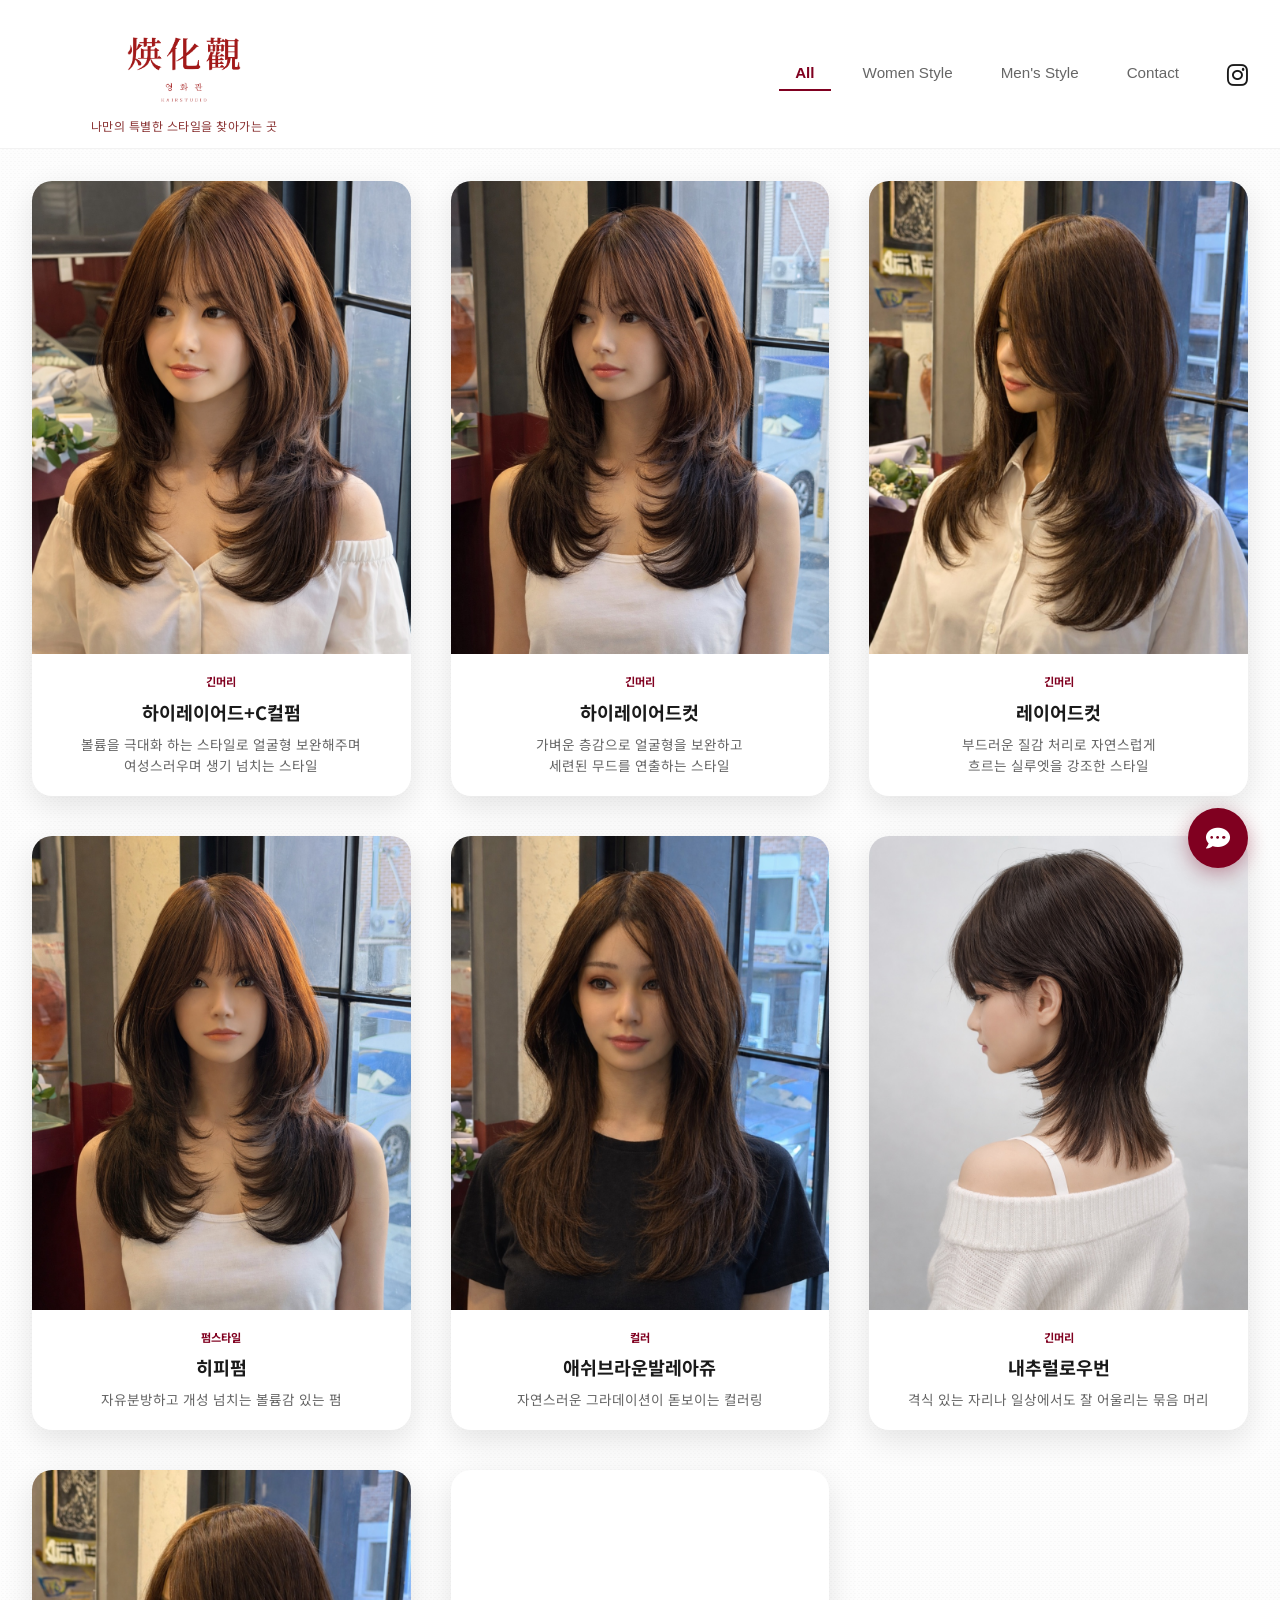
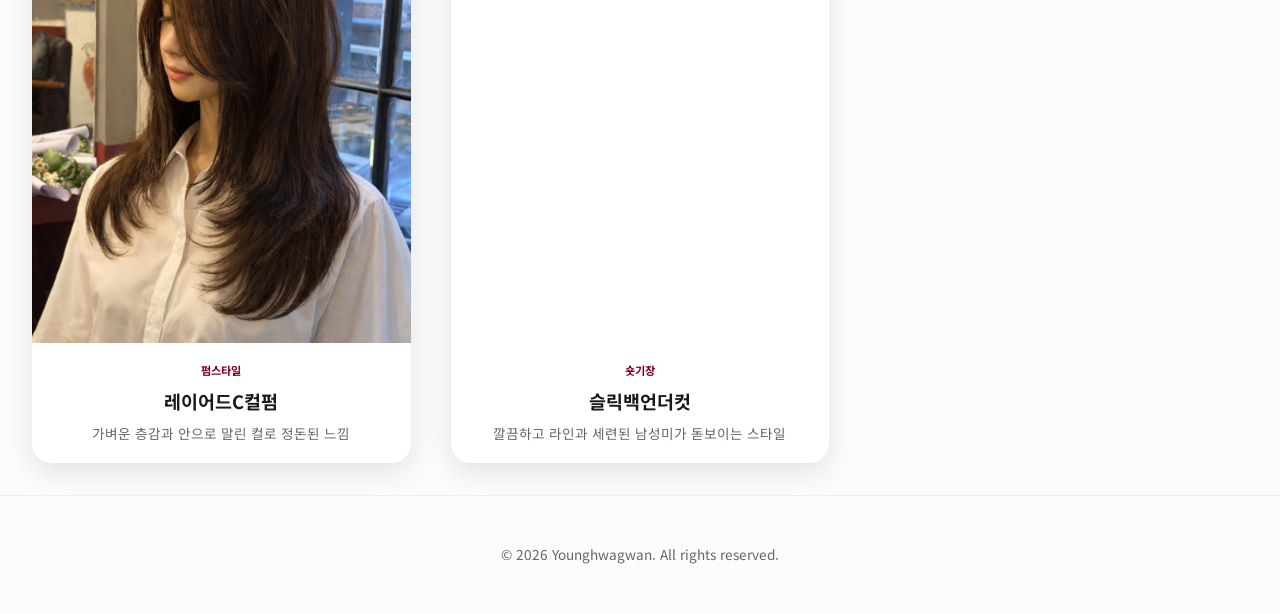
==== index.html @ 7381cd8d "Update: Add Contact menu and Floating Chat Widget with interactive JS" ====
<!DOCTYPE html>
<html lang="ko">
<head>
    <meta charset="UTF-8">
    <meta name="viewport" content="width=device-width, initial-scale=1.0">
    <title>Younghwa Hairstyle Gallery | 영화 헤어스타일 갤러리</title>
    <link rel="stylesheet" href="style.css">
    <link rel="preconnect" href="https://fonts.googleapis.com">
    <link rel="preconnect" href="https://fonts.gstatic.com" crossorigin>
    <link href="https://fonts.googleapis.com/css2?family=Noto+Sans+KR:wght@300;400;700&family=Playfair+Display:wght@700&display=swap" rel="stylesheet">
    <link rel="stylesheet" href="https://cdnjs.cloudflare.com/ajax/libs/font-awesome/6.0.0/css/all.min.css">
</head>
<body>
    <header class="main-header">
        <div class="header-container">
            <!-- 왼쪽 1/4: 로고 섹션 -->
            <div class="logo-section">
                <div class="logo-container">
                    <img src="assets/logo/logo.png" alt="Younghwagwan Logo" class="main-logo">
                </div>
                <p class="tagline">나만의 특별한 스타일을 찾아가는 곳</p>
            </div>

            <!-- 오른쪽 3/4: 내비게이션 섹션 -->
            <div class="nav-section">
                <div class="nav-top-bar">
                    <nav class="category-nav">
                        <div class="nav-item">
                            <button class="nav-btn active" data-category="all">All</button>
                        </div>
                        <div class="nav-item has-submenu">
                            <button class="nav-btn" data-category="women">Women Style</button>
                            <div class="submenu">
                                <button class="sub-nav-btn" data-category="women-long">긴머리</button>
                                <button class="sub-nav-btn" data-category="women-bob">단발</button>
                                <button class="sub-nav-btn" data-category="women-short">숏컷</button>
                                <button class="sub-nav-btn" data-category="women-perm">펌스타일</button>
                                <button class="sub-nav-btn" data-category="women-color">컬러</button>
                            </div>
                        </div>
                        <div class="nav-item has-submenu">
                            <button class="nav-btn" data-category="men">Men's Style</button>
                            <div class="submenu">
                                <button class="sub-nav-btn" data-category="men-short">숏기장</button>
                                <button class="sub-nav-btn" data-category="men-medium">미디움기장</button>
                                <button class="sub-nav-btn" data-category="men-long">롱기장</button>
                                <button class="sub-nav-btn" data-category="men-perm">펌스타일</button>
                                <button class="sub-nav-btn" data-category="men-color">컬러</button>
                            </div>
                        </div>
                        <div class="nav-item">
                            <button class="nav-btn" id="contact-btn">Contact</button>
                        </div>
                    </nav>
                    <a href="https://www.instagram.com/0_a_hair/?hl=ko" target="_blank" class="instagram-link" title="Instagram 바로가기">
                        <i class="fab fa-instagram"></i>
                    </a>
                </div>
            </div>
        </div>
    </header>

    <!-- Floating Chat Widget -->
    <div class="chat-widget" id="chat-widget">
        <div class="chat-window" id="chat-window">
            <div class="chat-header">
                <h3>Style Consultant</h3>
                <button class="close-chat" id="close-chat">&times;</button>
            </div>
            <div class="chat-body" id="chat-body">
                <div class="message bot">
                    안녕하세요! 영화 헤어스타일 갤러리입니다. <br>어떤 스타일이 궁금하신가요?
                </div>
            </div>
            <div class="chat-footer">
                <input type="text" placeholder="메시지를 입력하세요..." id="chat-input">
                <button id="send-chat"><i class="fas fa-paper-plane"></i></button>
            </div>
        </div>
        <button class="chat-toggle-btn" id="chat-toggle-btn">
            <i class="fas fa-comment-dots"></i>
        </button>
    </div>

    <main class="gallery-wrapper">
        <div id="gallery-container" class="gallery-grid">
            <!-- JavaScript가 여기에 카드를 생성합니다. -->
        </div>
    </main>

    <footer class="main-footer">
        <p>&copy; 2026 Younghwagwan. All rights reserved.</p>
    </footer>

    <script src="main.js"></script>
</body>
</html>
---- style.css ----
:root {
    --bg-color: #fdfdfd;
    --text-primary: #1a1a1a;
    --text-secondary: #666;
    --accent-color: #800020; /* Burgundy accent */
    --accent-glow: rgba(128, 0, 32, 0.3);
    --card-bg: #ffffff;
    --shadow-deep: 0 10px 30px rgba(0, 0, 0, 0.1);
    --shadow-lift: 0 20px 40px rgba(0, 0, 0, 0.15);
    --transition-speed: 0.4s;
    --font-heading: 'Playfair Display', serif;
    --font-main: 'Noto Sans KR', sans-serif;
}

* {
    box-sizing: border-box;
    margin: 0;
    padding: 0;
}

body {
    background-color: var(--bg-color);
    background-image: url('data:image/svg+xml,%3Csvg xmlns="http://www.w3.org/2000/svg" width="4" height="4" viewBox="0 0 4 4"%3E%3Cpath fill="%23000000" fill-opacity="0.02" d="M1 3h1v1H1V3zm2-2h1v1H2V1z"%3E%3C/path%3E%3C/svg%3E');
    color: var(--text-primary);
    font-family: var(--font-main);
    line-height: 1.6;
    min-height: 100vh;
}

/* Header Styles Redesign */
.main-header {
    background: var(--card-bg);
    border-bottom: 1px solid rgba(0, 0, 0, 0.05);
    position: sticky;
    top: 0;
    z-index: 1000;
    padding: 0.8rem 2rem;
}

.header-container {
    max-width: 1600px;
    margin: 0 auto;
    display: flex;
    align-items: center;
    justify-content: space-between;
}

/* Left Section: 25% */
.logo-section {
    flex: 0 0 25%;
    display: flex;
    flex-direction: column;
    align-items: center; /* 로고와 슬로건 전체 중앙 정렬 */
    text-align: center;
}

.logo-container {
    display: flex;
    justify-content: center; /* 이미지 중앙 정렬 */
    width: 100%;
}

.main-logo {
    max-height: 100px; /* 컴팩트한 사이즈 조절 */
    width: auto;
    display: block;
    transition: transform 0.3s ease;
}

.main-logo:hover {
    transform: scale(1.05);
}

.tagline {
    font-weight: 400;
    color: #8a3333;
    letter-spacing: 0.5px;
    font-size: 0.75rem;
    margin-top: 0.2rem;
    white-space: nowrap;
}

/* Right Section: 75% */
.nav-section {
    flex: 0 0 75%;
    display: flex;
    justify-content: flex-end;
    align-items: center;
}

.nav-top-bar {
    display: flex;
    align-items: center;
    gap: 2rem;
}

/* Category Navigation */
.category-nav {
    display: flex;
    gap: 1rem;
}

.nav-item {
    position: relative;
}

.nav-btn {
    background: transparent;
    border: none;
    padding: 0.5rem 1rem;
    font-size: 0.95rem;
    font-weight: 500;
    cursor: pointer;
    color: var(--text-secondary);
    transition: all 0.3s ease;
    white-space: nowrap;
}

.nav-btn:hover, .nav-item:hover .nav-btn {
    color: var(--accent-color);
}

.nav-btn.active {
    color: var(--accent-color);
    background-color: transparent;
    border-bottom: 2px solid var(--accent-color);
    font-weight: 700;
}

/* Instagram Link */
.instagram-link {
    font-size: 1.5rem;
    color: var(--text-primary);
    transition: all 0.3s ease;
    text-decoration: none;
}

.instagram-link:hover {
    color: var(--accent-color);
    transform: scale(1.1);
}

/* Submenu Styles */
.submenu {
    position: absolute;
    top: 100%;
    left: 50%;
    transform: translateX(-50%) translateY(10px);
    background: white;
    box-shadow: var(--shadow-deep);
    border-radius: 8px;
    padding: 0.6rem;
    display: flex;
    flex-direction: column;
    gap: 0.3rem;
    opacity: 0;
    visibility: hidden;
    transition: all 0.3s ease;
    z-index: 1100;
    min-width: 140px;
}

.nav-item:hover .submenu {
    opacity: 1;
    visibility: visible;
    transform: translateX(-50%) translateY(0);
}

.sub-nav-btn {
    background: transparent;
    border: none;
    padding: 0.5rem 0.8rem;
    font-size: 0.85rem;
    text-align: center;
    cursor: pointer;
    color: var(--text-secondary);
    border-radius: 4px;
    transition: all 0.2s ease;
}

.sub-nav-btn:hover {
    background-color: #f8f8f8;
    color: var(--accent-color);
}

.sub-nav-btn.active {
    background-color: rgba(128, 0, 32, 0.08);
    color: var(--accent-color);
    font-weight: 700;
}

/* Floating Chat Widget Styles */
.chat-widget {
    position: fixed;
    bottom: 2rem;
    right: 2rem;
    z-index: 10000;
}

.chat-toggle-btn {
    width: 60px;
    height: 60px;
    background-color: var(--accent-color);
    color: white;
    border: none;
    border-radius: 50%;
    cursor: pointer;
    font-size: 1.5rem;
    box-shadow: 0 5px 20px rgba(128, 0, 32, 0.4);
    transition: all 0.3s ease;
    display: flex;
    justify-content: center;
    align-items: center;
}

.chat-toggle-btn:hover {
    transform: scale(1.1) rotate(5deg);
}

.chat-window {
    position: absolute;
    bottom: 80px;
    right: 0;
    width: 320px;
    height: 450px;
    background: white;
    border-radius: 20px;
    box-shadow: var(--shadow-lift);
    display: flex;
    flex-direction: column;
    overflow: hidden;
    opacity: 0;
    visibility: hidden;
    transform: translateY(20px);
    transition: all 0.4s cubic-bezier(0.175, 0.885, 0.32, 1.275);
}

.chat-window.open {
    opacity: 1;
    visibility: visible;
    transform: translateY(0);
}

.chat-header {
    background-color: var(--accent-color);
    color: white;
    padding: 1.2rem;
    display: flex;
    justify-content: space-between;
    align-items: center;
}

.chat-header h3 {
    font-size: 1rem;
    font-weight: 700;
}

.close-chat {
    background: transparent;
    border: none;
    color: white;
    font-size: 1.5rem;
    cursor: pointer;
}

.chat-body {
    flex: 1;
    padding: 1.2rem;
    overflow-y: auto;
    background-color: #f9f9f9;
}

.message {
    padding: 0.8rem 1rem;
    border-radius: 15px;
    margin-bottom: 0.8rem;
    font-size: 0.85rem;
    max-width: 85%;
    line-height: 1.4;
}

.message.bot {
    background-color: white;
    color: var(--text-primary);
    border-bottom-left-radius: 2px;
    box-shadow: 0 2px 5px rgba(0,0,0,0.05);
}

.message.user {
    background-color: var(--accent-color);
    color: white;
    margin-left: auto;
    border-bottom-right-radius: 2px;
}

.chat-footer {
    padding: 1rem;
    display: flex;
    gap: 0.5rem;
    background: white;
    border-top: 1px solid rgba(0,0,0,0.05);
}

#chat-input {
    flex: 1;
    border: 1px solid #eee;
    padding: 0.6rem 1rem;
    border-radius: 20px;
    outline: none;
    font-family: var(--font-main);
    font-size: 0.85rem;
}

#send-chat {
    background: var(--accent-color);
    color: white;
    border: none;
    width: 35px;
    height: 35px;
    border-radius: 50%;
    cursor: pointer;
    transition: transform 0.2s ease;
}

#send-chat:hover {
    transform: scale(1.1);
}

/* Gallery Wrapper adjustment */
.gallery-wrapper {
    max-width: 1400px;
    margin: 2rem auto;
    padding: 0 2rem;
}

.gallery-grid {
    display: grid;
    grid-template-columns: repeat(auto-fill, minmax(320px, 1fr));
    gap: 2.5rem;
}

/* Hairstyle Card Styles */
.hairstyle-card {
    background: var(--card-bg);
    border-radius: 20px;
    overflow: hidden;
    box-shadow: var(--shadow-deep);
    transition: all var(--transition-speed) cubic-bezier(0.175, 0.885, 0.32, 1.275);
    position: relative;
    cursor: pointer;
}

.hairstyle-card:hover {
    transform: translateY(-10px);
    box-shadow: var(--shadow-lift);
}

.image-container {
    width: 100%;
    aspect-ratio: 4 / 5;
    overflow: hidden;
}

.image-container img {
    width: 100%;
    height: 100%;
    object-fit: cover;
    transition: transform 0.6s ease;
}

.hairstyle-card:hover .image-container img {
    transform: scale(1.1);
}

.card-info {
    padding: 1.2rem;
    text-align: center;
}

.card-category {
    font-size: 0.7rem;
    color: var(--accent-color);
    font-weight: 700;
    text-transform: uppercase;
    margin-bottom: 0.4rem;
    display: block;
}

.card-title {
    font-size: 1.15rem;
    margin-bottom: 0.4rem;
    font-weight: 700;
}

.card-description {
    font-size: 0.85rem;
    color: var(--text-secondary);
}

/* Footer */
.main-footer {
    padding: 3rem 1rem;
    text-align: center;
    color: var(--text-secondary);
    font-size: 0.85rem;
    border-top: 1px solid rgba(0, 0, 0, 0.05);
}

/* Responsive Adjustments */
@media (max-width: 1024px) {
    .header-container { flex-direction: column; gap: 1rem; }
    .logo-section { flex: 1; align-items: center; }
    .nav-section { flex: 1; justify-content: center; width: 100%; }
    .tagline { white-space: normal; text-align: center; }
}

@media (max-width: 768px) {
    .gallery-grid { grid-template-columns: 1fr; }
    .nav-top-bar { flex-direction: column; gap: 1rem; }
    .category-nav { flex-wrap: wrap; justify-content: center; }
}
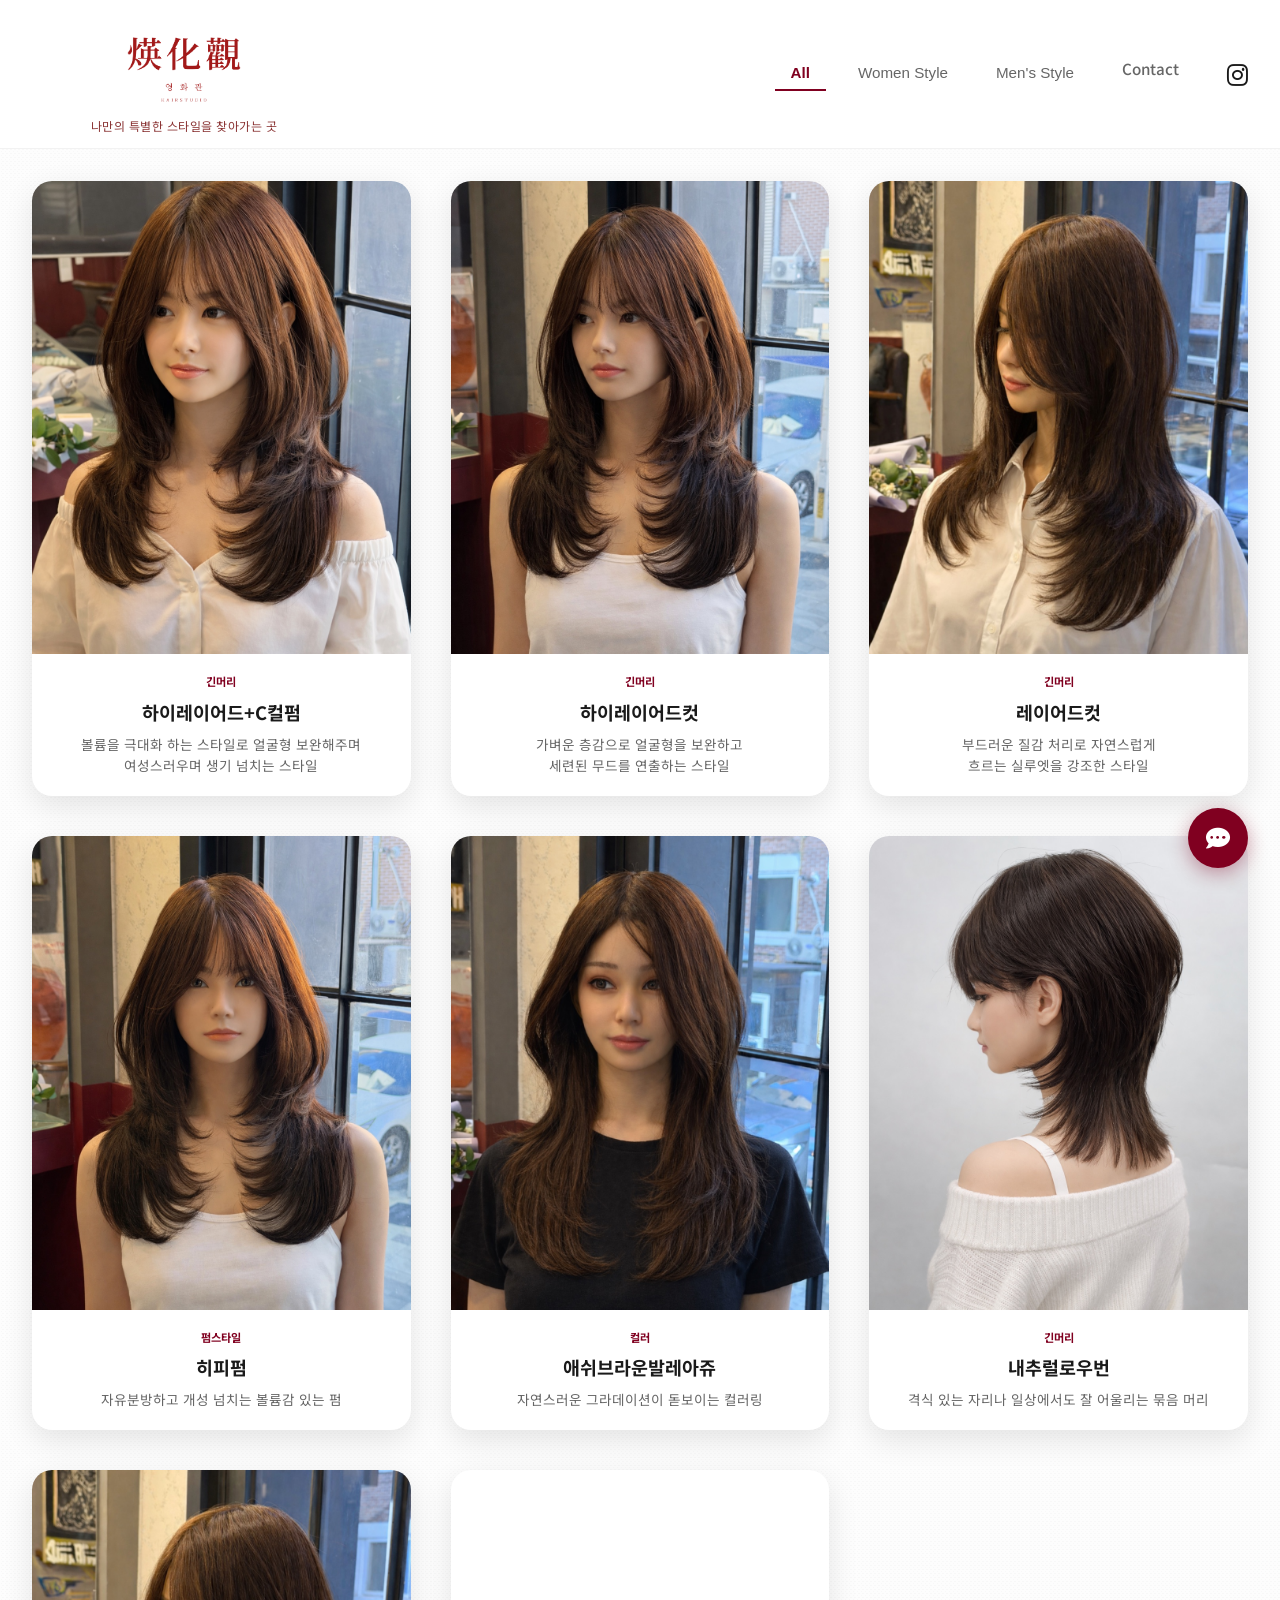
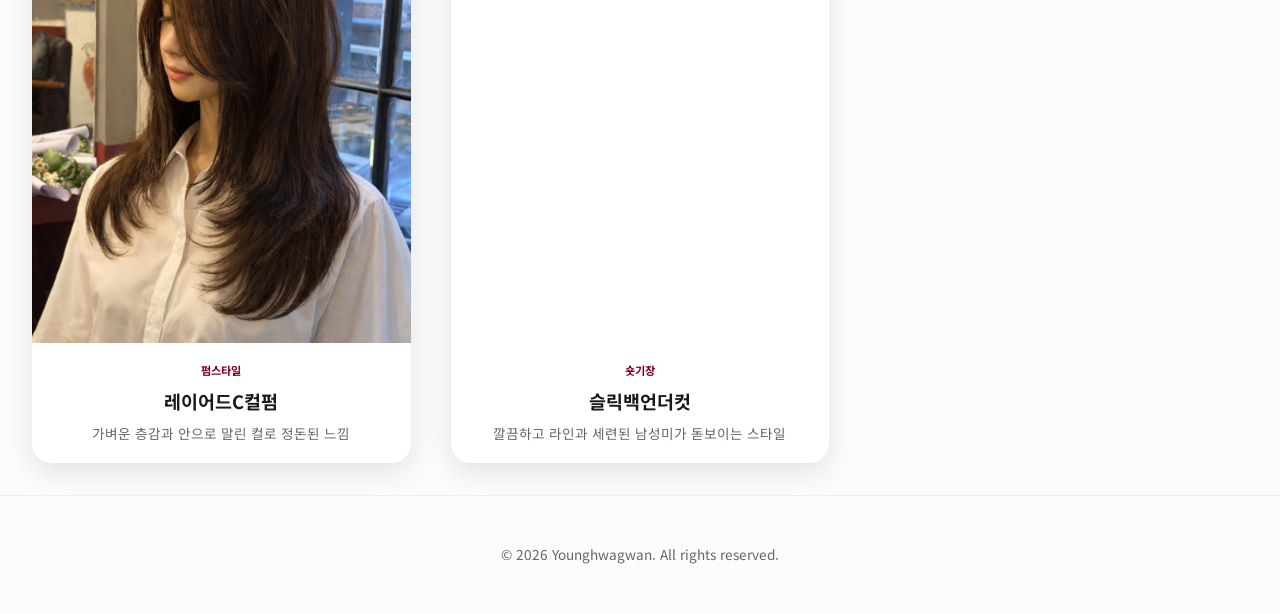
==== commit ef1b8c8c: "Create: New Contact page with Naver Map and booking links" ====
--- a/index.html
+++ b/index.html
@@ -49,7 +49,7 @@
                             </div>
                         </div>
                         <div class="nav-item">
-                            <button class="nav-btn" id="contact-btn">Contact</button>
+                            <a href="contact.html" class="nav-btn" id="contact-link">Contact</a>
                         </div>
                     </nav>
                     <a href="https://www.instagram.com/0_a_hair/?hl=ko" target="_blank" class="instagram-link" title="Instagram 바로가기">
--- a/style.css
+++ b/style.css
@@ -414,8 +414,99 @@
     .tagline { white-space: normal; text-align: center; }
 }
 
-@media (max-width: 768px) {
-    .gallery-grid { grid-template-columns: 1fr; }
-    .nav-top-bar { flex-direction: column; gap: 1rem; }
-    .category-nav { flex-wrap: wrap; justify-content: center; }
-}
+/* Contact Page Styles */
+.contact-wrapper {
+    max-width: 1000px;
+    margin: 4rem auto;
+    padding: 0 2rem;
+    text-align: center;
+}
+
+.contact-header {
+    margin-bottom: 3rem;
+}
+
+.section-title {
+    font-family: var(--font-heading);
+    font-size: 2.5rem;
+    color: var(--accent-color);
+    margin-bottom: 0.5rem;
+}
+
+.section-subtitle {
+    font-size: 1rem;
+    color: var(--text-secondary);
+}
+
+.map-section {
+    margin-bottom: 3rem;
+    border-radius: 20px;
+    overflow: hidden;
+    box-shadow: var(--shadow-deep);
+}
+
+.map-container {
+    width: 100%;
+    height: 450px;
+}
+
+.info-section {
+    display: flex;
+    flex-direction: column;
+    align-items: center;
+    gap: 2rem;
+}
+
+.address-box {
+    display: flex;
+    align-items: center;
+    gap: 0.8rem;
+    font-size: 1.2rem;
+    color: var(--text-primary);
+    background: white;
+    padding: 1rem 2rem;
+    border-radius: 50px;
+    box-shadow: 0 4px 15px rgba(0,0,0,0.05);
+}
+
+.address-box i {
+    color: var(--accent-color);
+}
+
+.action-links {
+    display: flex;
+    gap: 1.5rem;
+    margin-top: 1rem;
+}
+
+.action-btn {
+    display: flex;
+    align-items: center;
+    gap: 0.6rem;
+    padding: 1rem 2rem;
+    border-radius: 12px;
+    text-decoration: none;
+    font-weight: 700;
+    transition: all 0.3s ease;
+    font-size: 1rem;
+}
+
+.action-btn.naver {
+    background-color: #03c75a; /* Naver Green */
+    color: white;
+}
+
+.action-btn.insta {
+    background-color: var(--accent-color); /* Burgundy */
+    color: white;
+}
+
+.action-btn:hover {
+    transform: translateY(-5px);
+    box-shadow: 0 10px 20px rgba(0,0,0,0.1);
+}
+
+/* Nav Link overrides for SPA-like feel */
+.category-nav a {
+    text-decoration: none;
+}
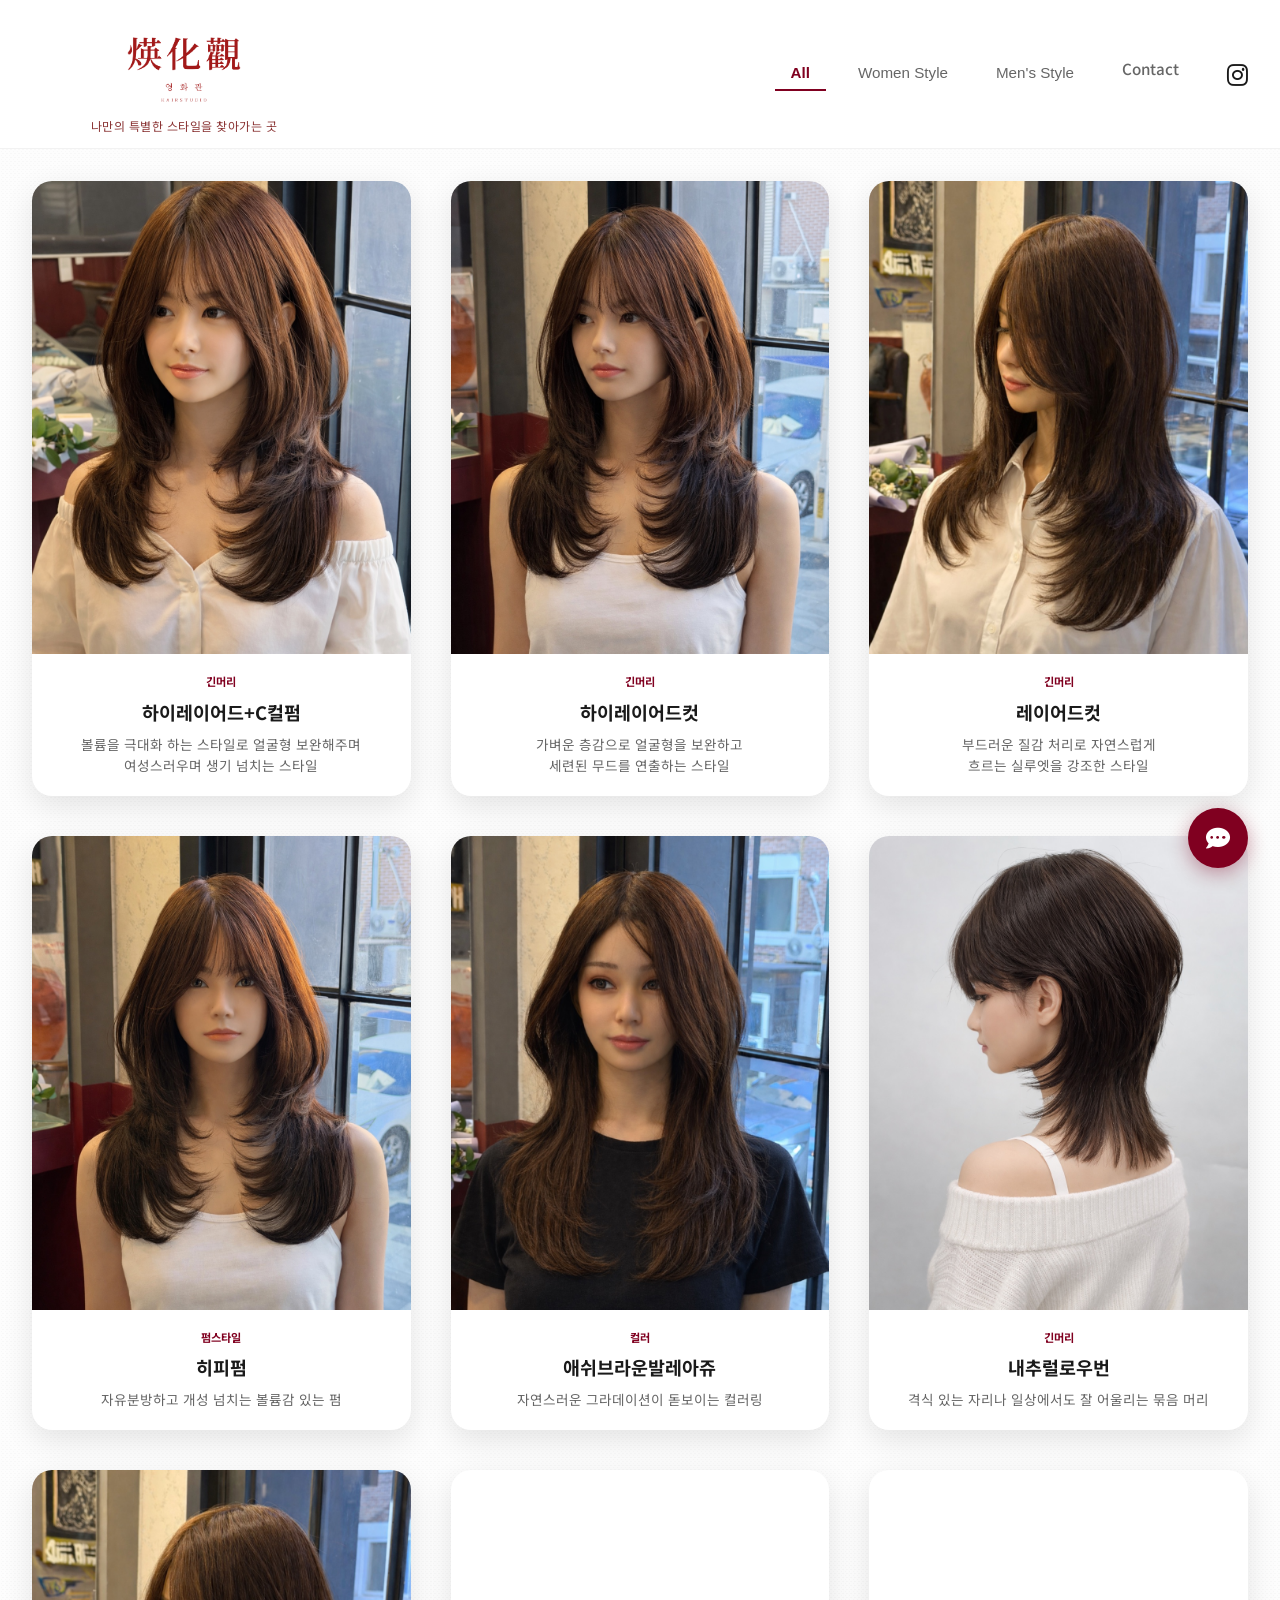
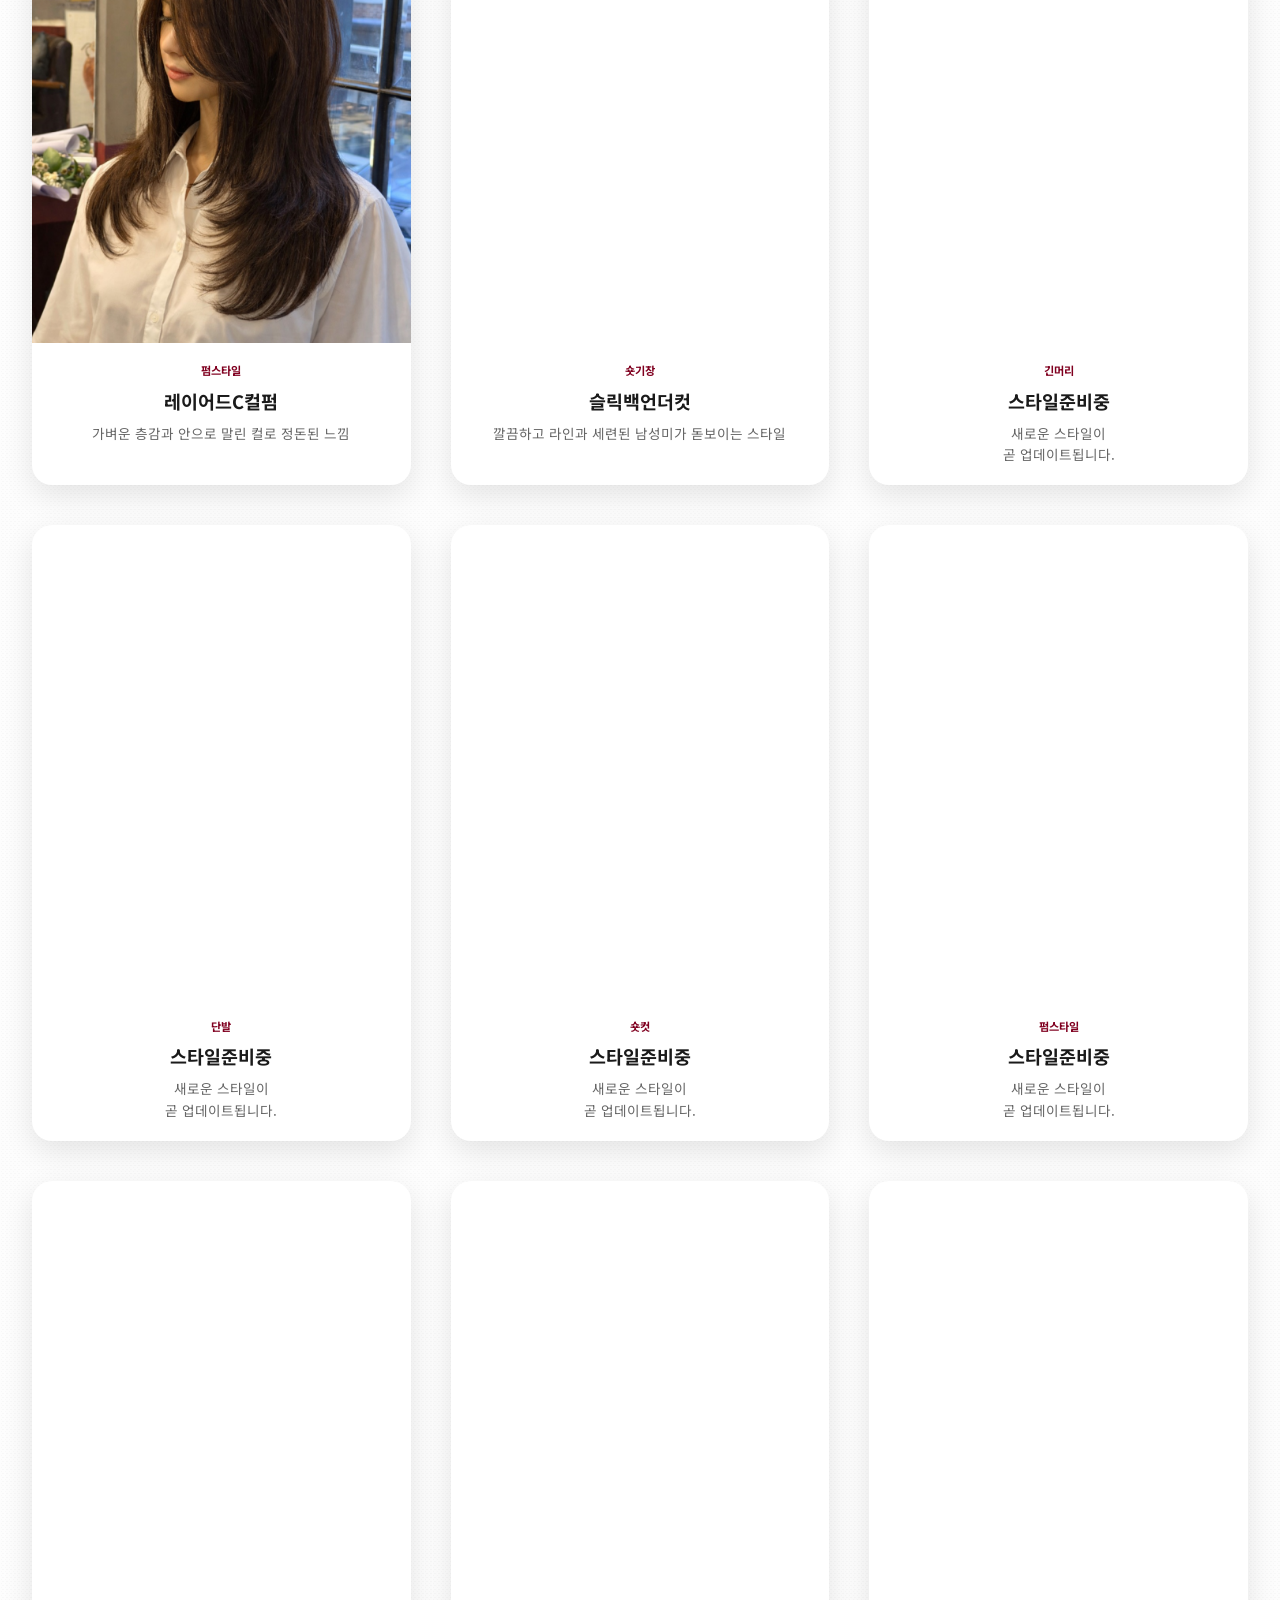
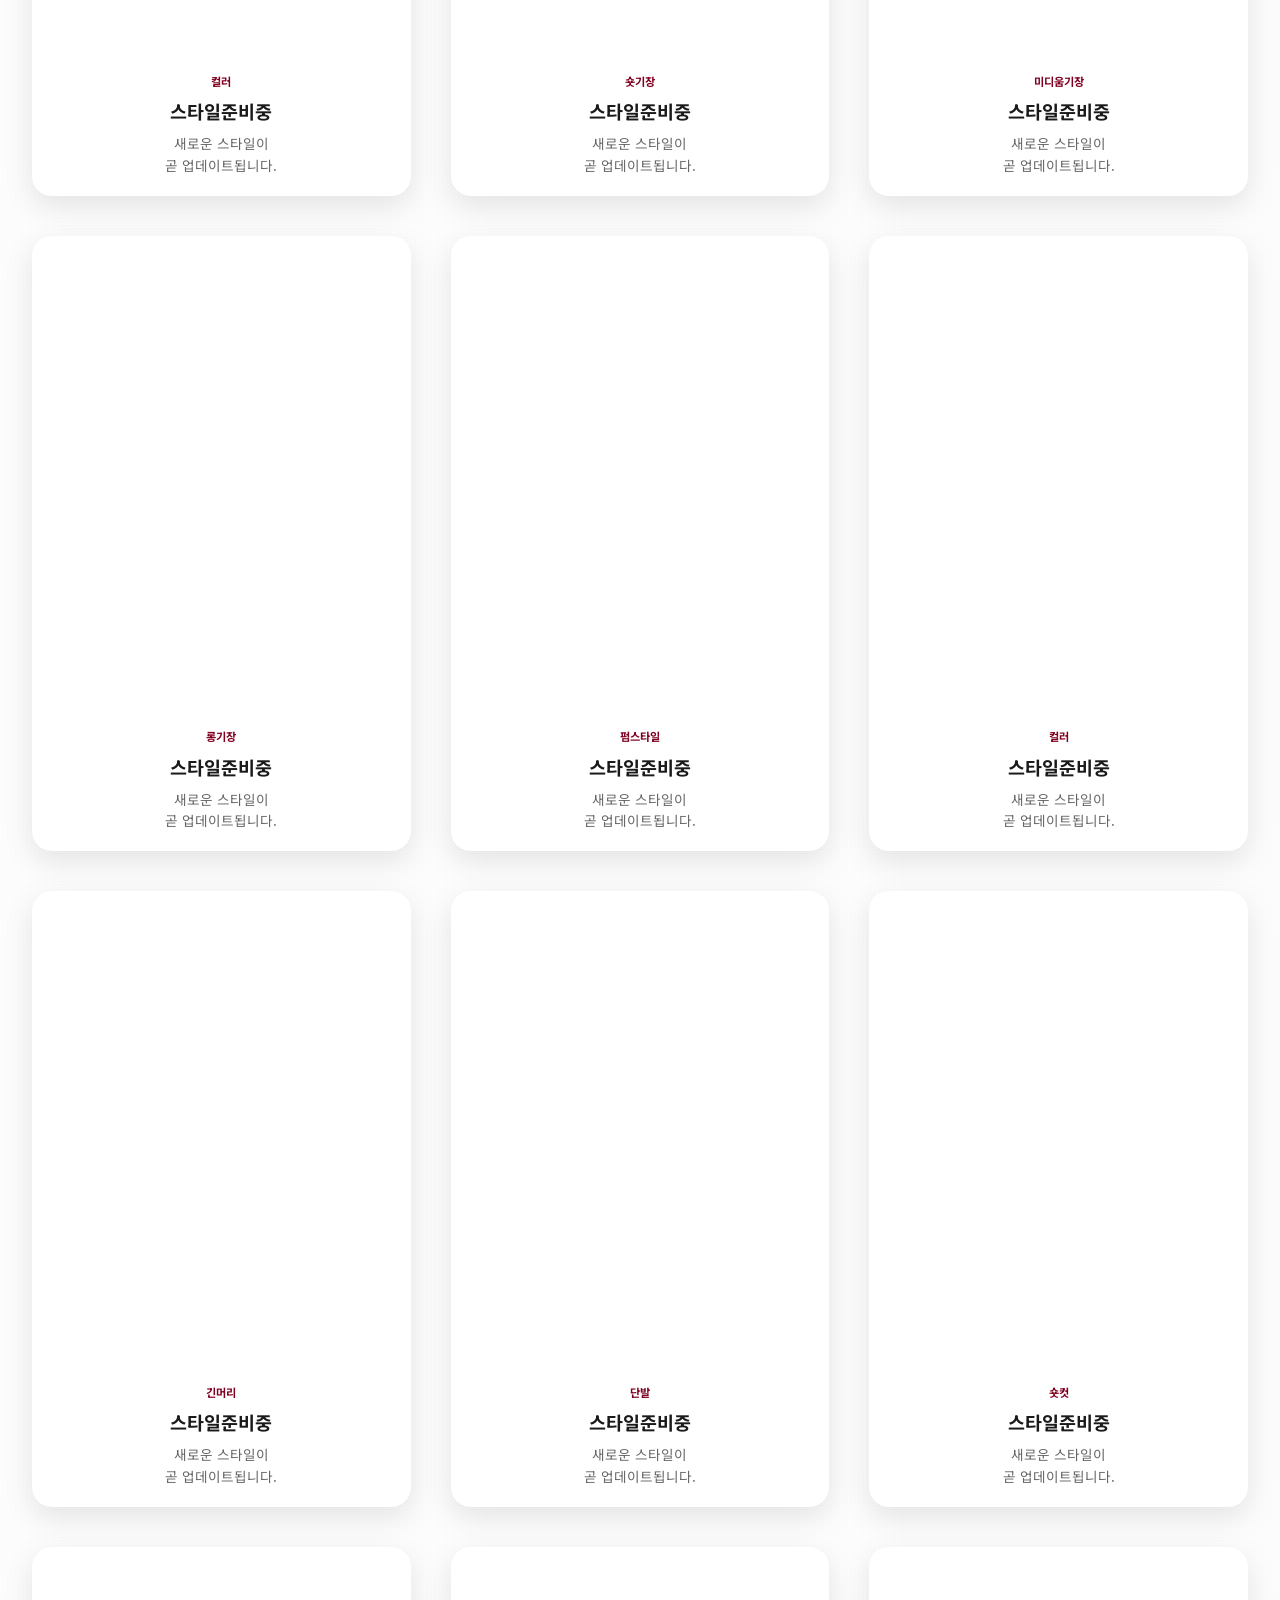
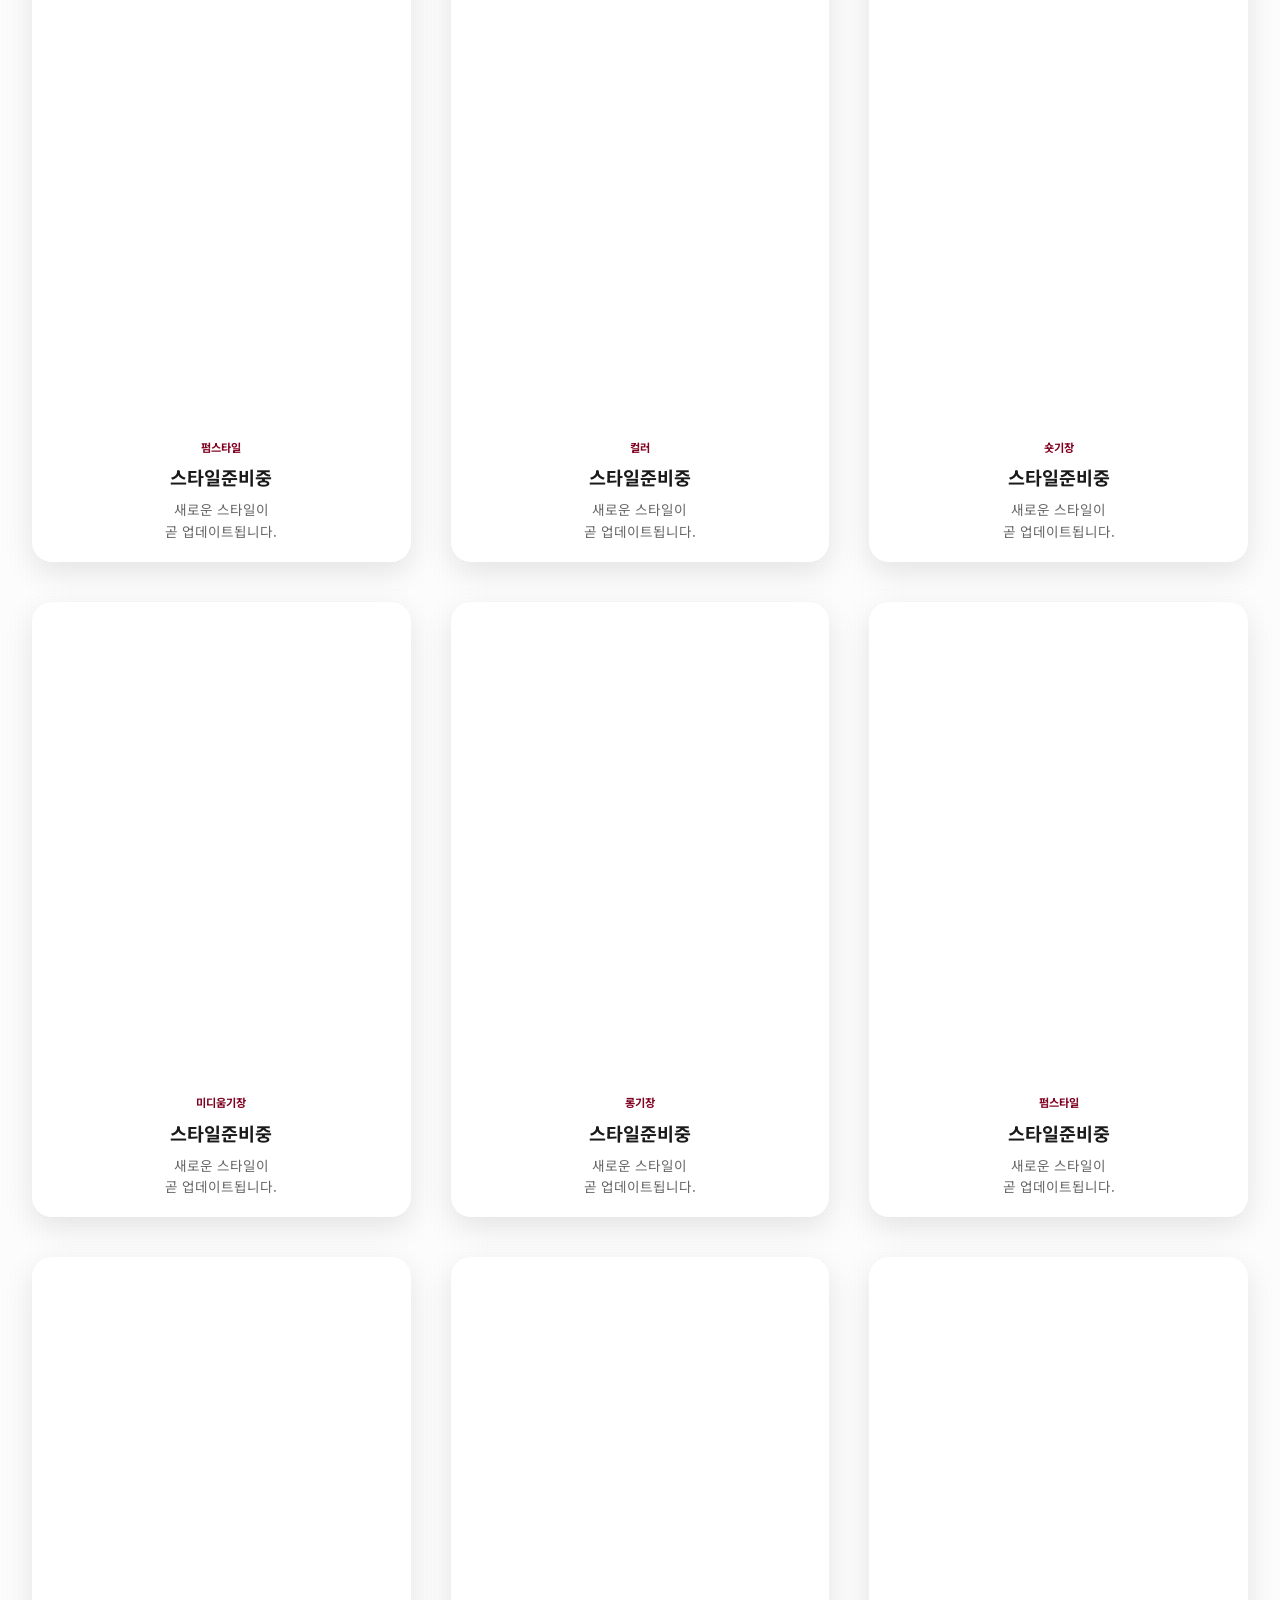
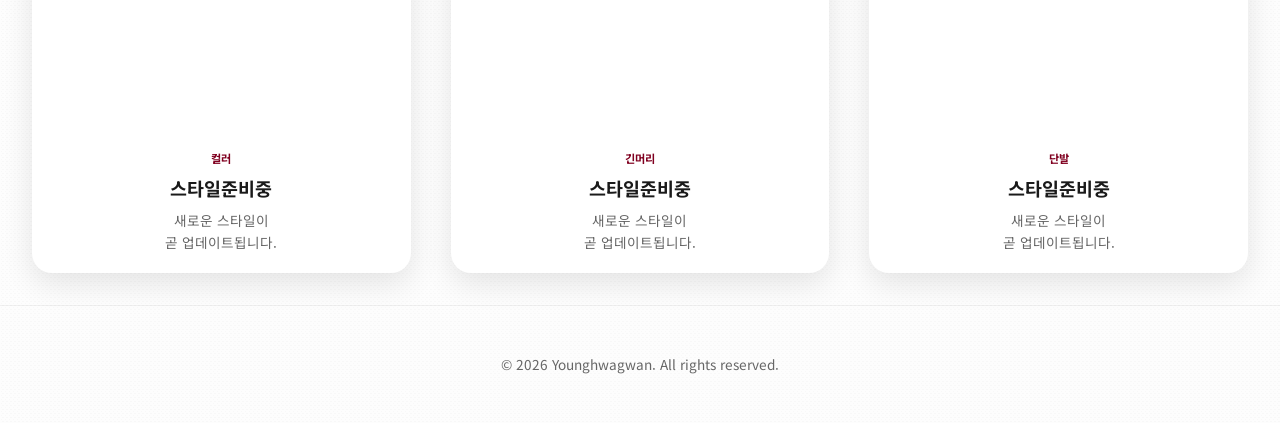
==== commit d8df9a10: "Update: Simplify chat header and reduce its thickness" ====
--- a/index.html
+++ b/index.html
@@ -64,12 +64,16 @@
     <div class="chat-widget" id="chat-widget">
         <div class="chat-window" id="chat-window">
             <div class="chat-header">
-                <h3>Style Consultant</h3>
                 <button class="close-chat" id="close-chat">&times;</button>
             </div>
             <div class="chat-body" id="chat-body">
                 <div class="message bot">
-                    안녕하세요! 영화 헤어스타일 갤러리입니다. <br>어떤 스타일이 궁금하신가요?
+                    안녕하세요.<br>나만의 특별함을 찾아가는 곳,<br>영화관 헤어 스튜디오입니다.
+                </div>
+                <div class="chat-options">
+                    <button class="opt-btn" data-action="price">가격문의</button>
+                    <button class="opt-btn" data-action="location">위치확인</button>
+                    <button class="opt-btn" data-action="contact">직접연락하기</button>
                 </div>
             </div>
             <div class="chat-footer">
--- a/style.css
+++ b/style.css
@@ -244,15 +244,10 @@
 .chat-header {
     background-color: var(--accent-color);
     color: white;
-    padding: 1.2rem;
-    display: flex;
-    justify-content: space-between;
-    align-items: center;
-}
-
-.chat-header h3 {
-    font-size: 1rem;
-    font-weight: 700;
+    padding: 0.5rem 1.2rem; /* 1.2rem -> 0.5rem으로 대폭 축소 */
+    display: flex;
+    justify-content: flex-end; /* 버튼만 있으므로 오른쪽 정렬 */
+    align-items: center;
 }
 
 .close-chat {
@@ -268,6 +263,42 @@
     padding: 1.2rem;
     overflow-y: auto;
     background-color: #f9f9f9;
+    display: flex;
+    flex-direction: column;
+}
+
+.chat-options {
+    display: flex;
+    flex-direction: column;
+    gap: 0.5rem;
+    margin-bottom: 1rem;
+    padding-left: 0.5rem;
+}
+
+.opt-btn {
+    background: white;
+    border: 1px solid var(--accent-color);
+    color: var(--accent-color);
+    padding: 0.5rem 1rem;
+    border-radius: 20px;
+    font-size: 0.8rem;
+    cursor: pointer;
+    transition: all 0.2s ease;
+    text-align: left;
+    width: fit-content;
+    font-family: var(--font-main);
+}
+
+.opt-btn:hover {
+    background-color: var(--accent-color);
+    color: white;
+}
+
+.message img {
+    max-width: 100%;
+    border-radius: 8px;
+    margin-top: 0.5rem;
+    box-shadow: 0 2px 10px rgba(0,0,0,0.1);
 }
 
 .message {
@@ -277,6 +308,7 @@
     font-size: 0.85rem;
     max-width: 85%;
     line-height: 1.4;
+    word-break: break-all;
 }
 
 .message.bot {
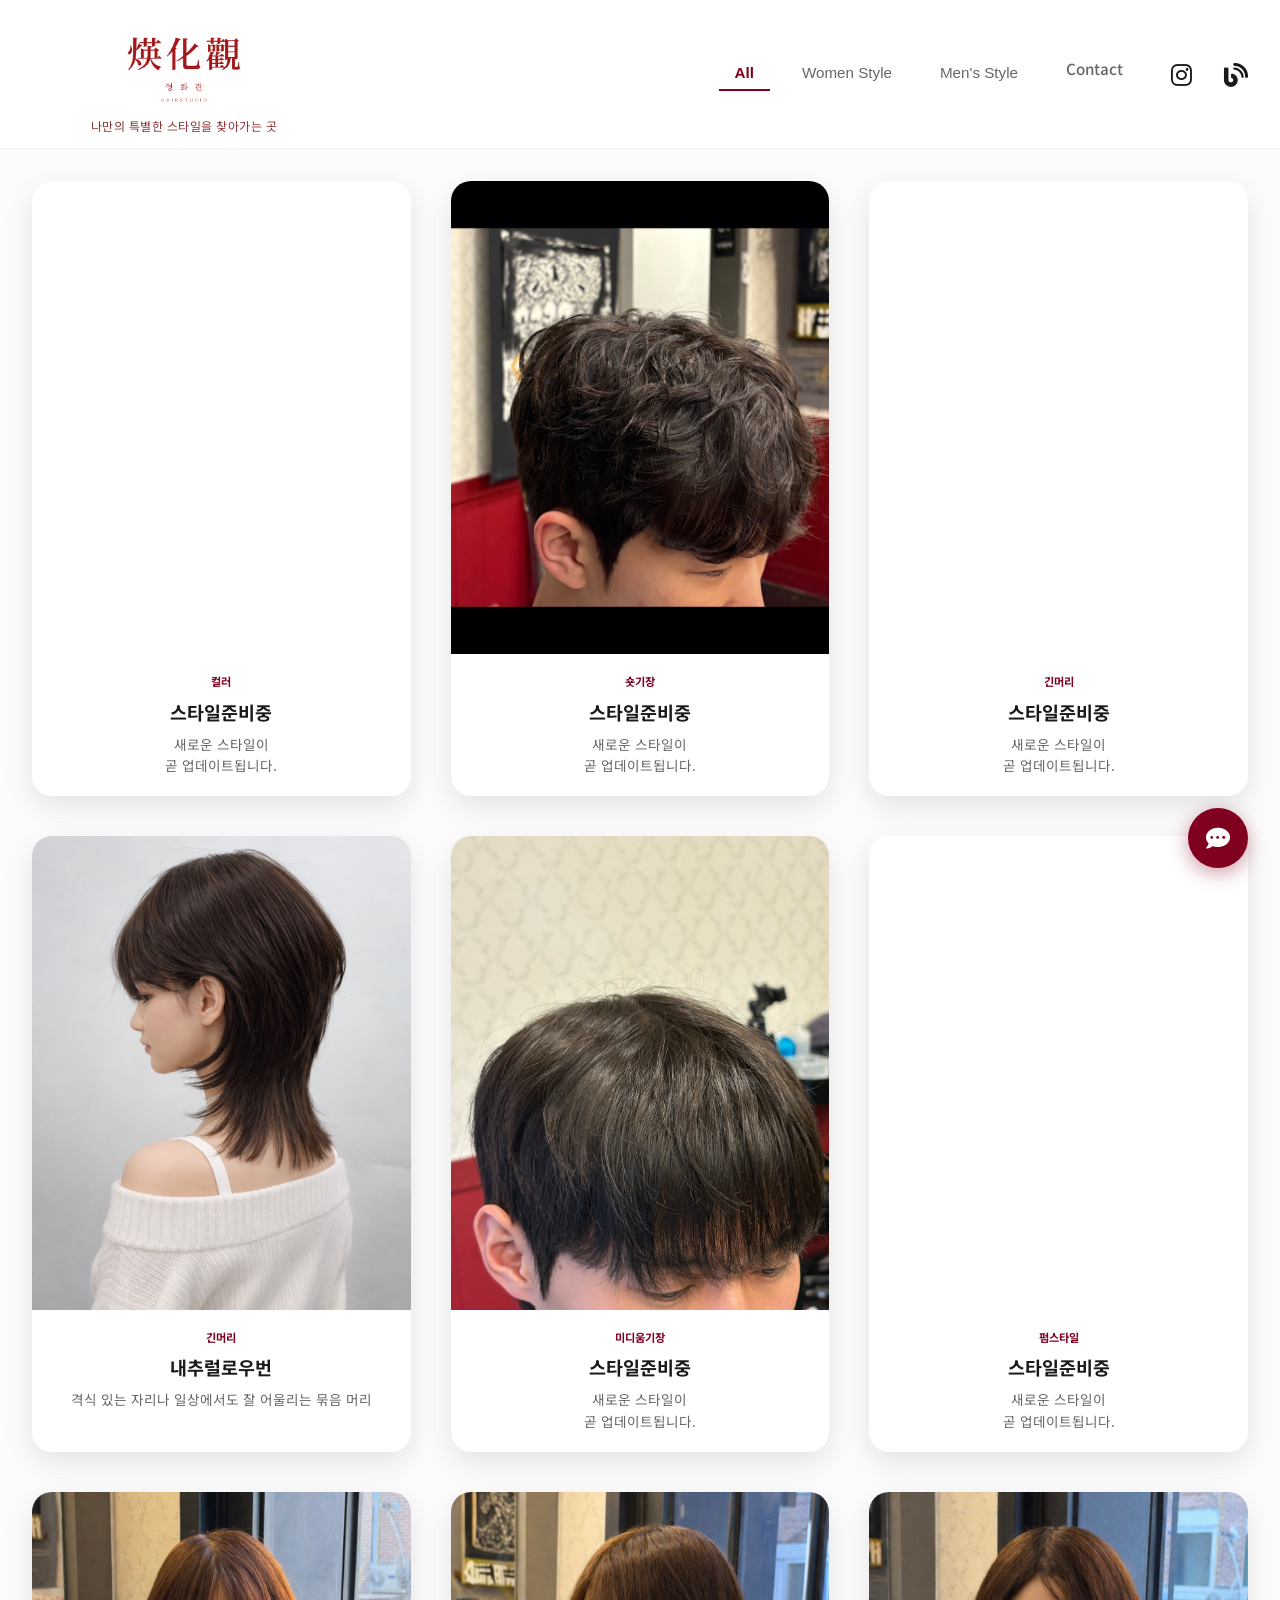
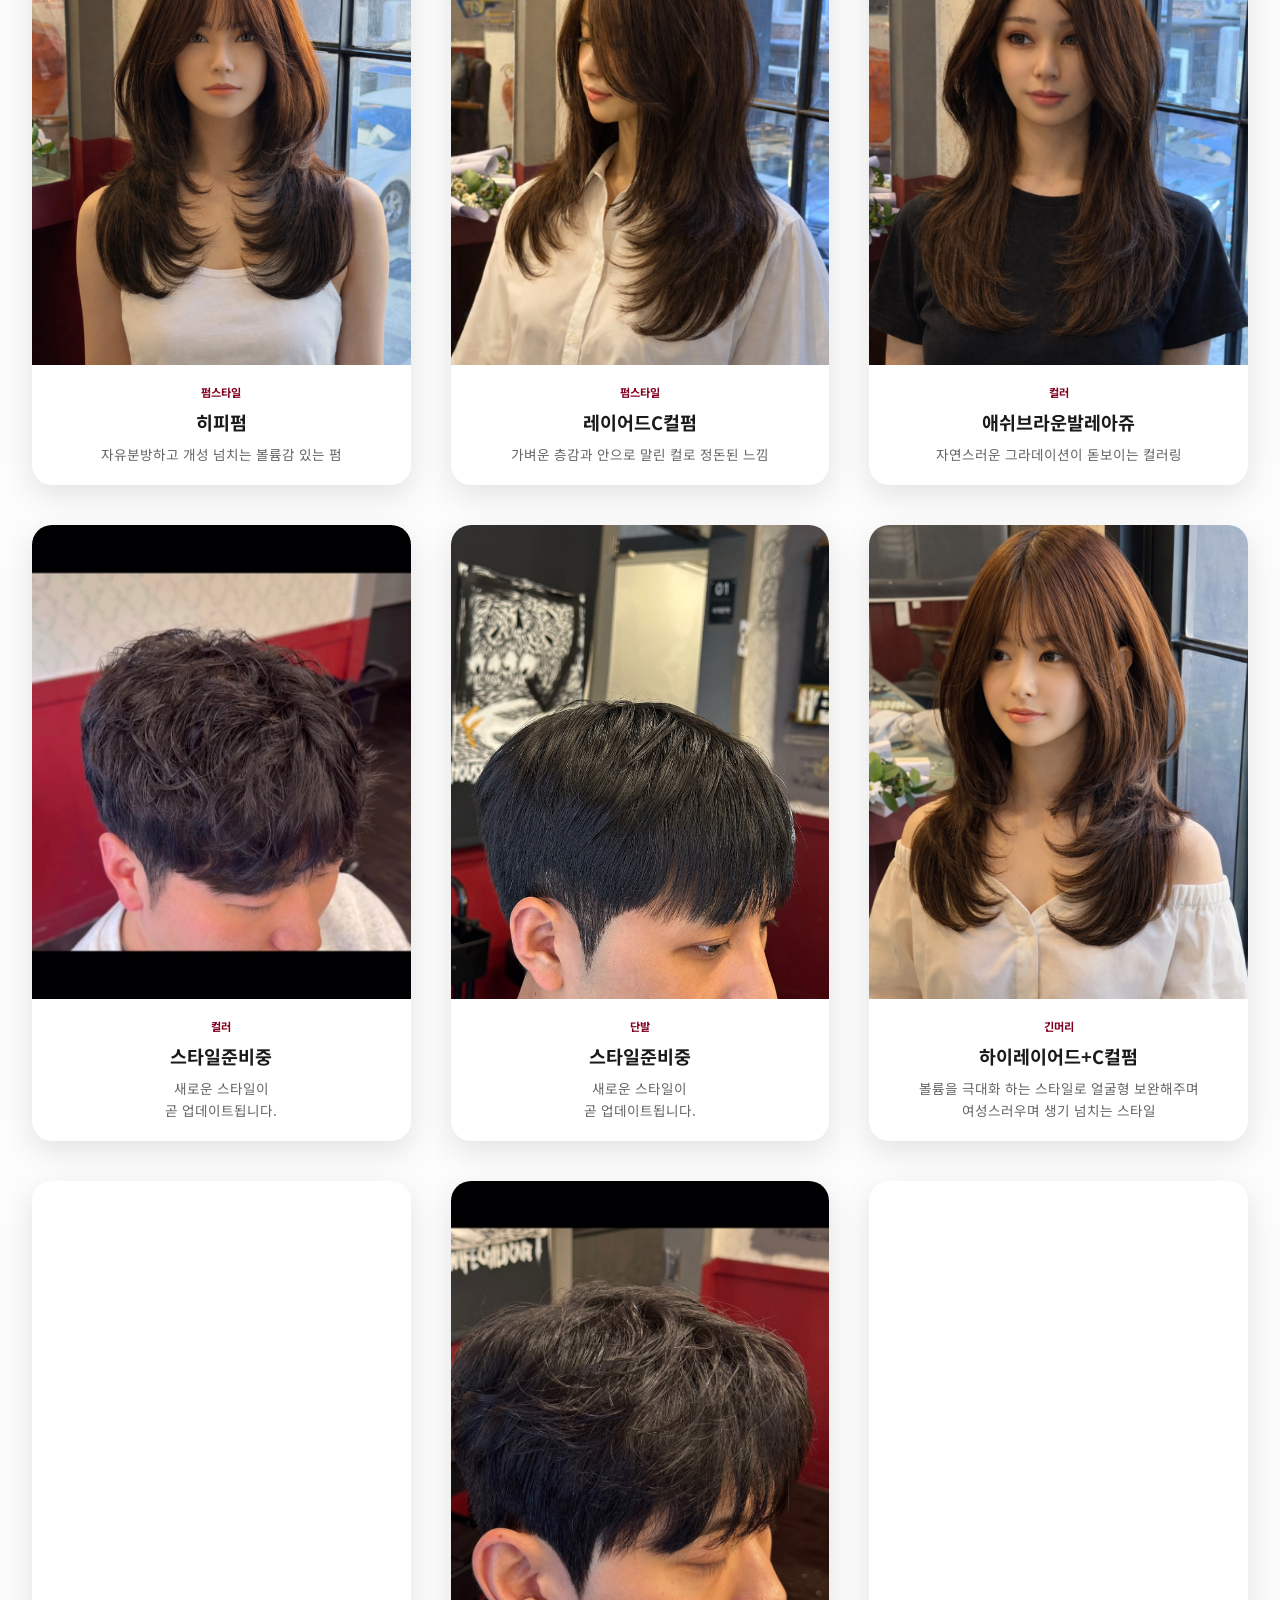
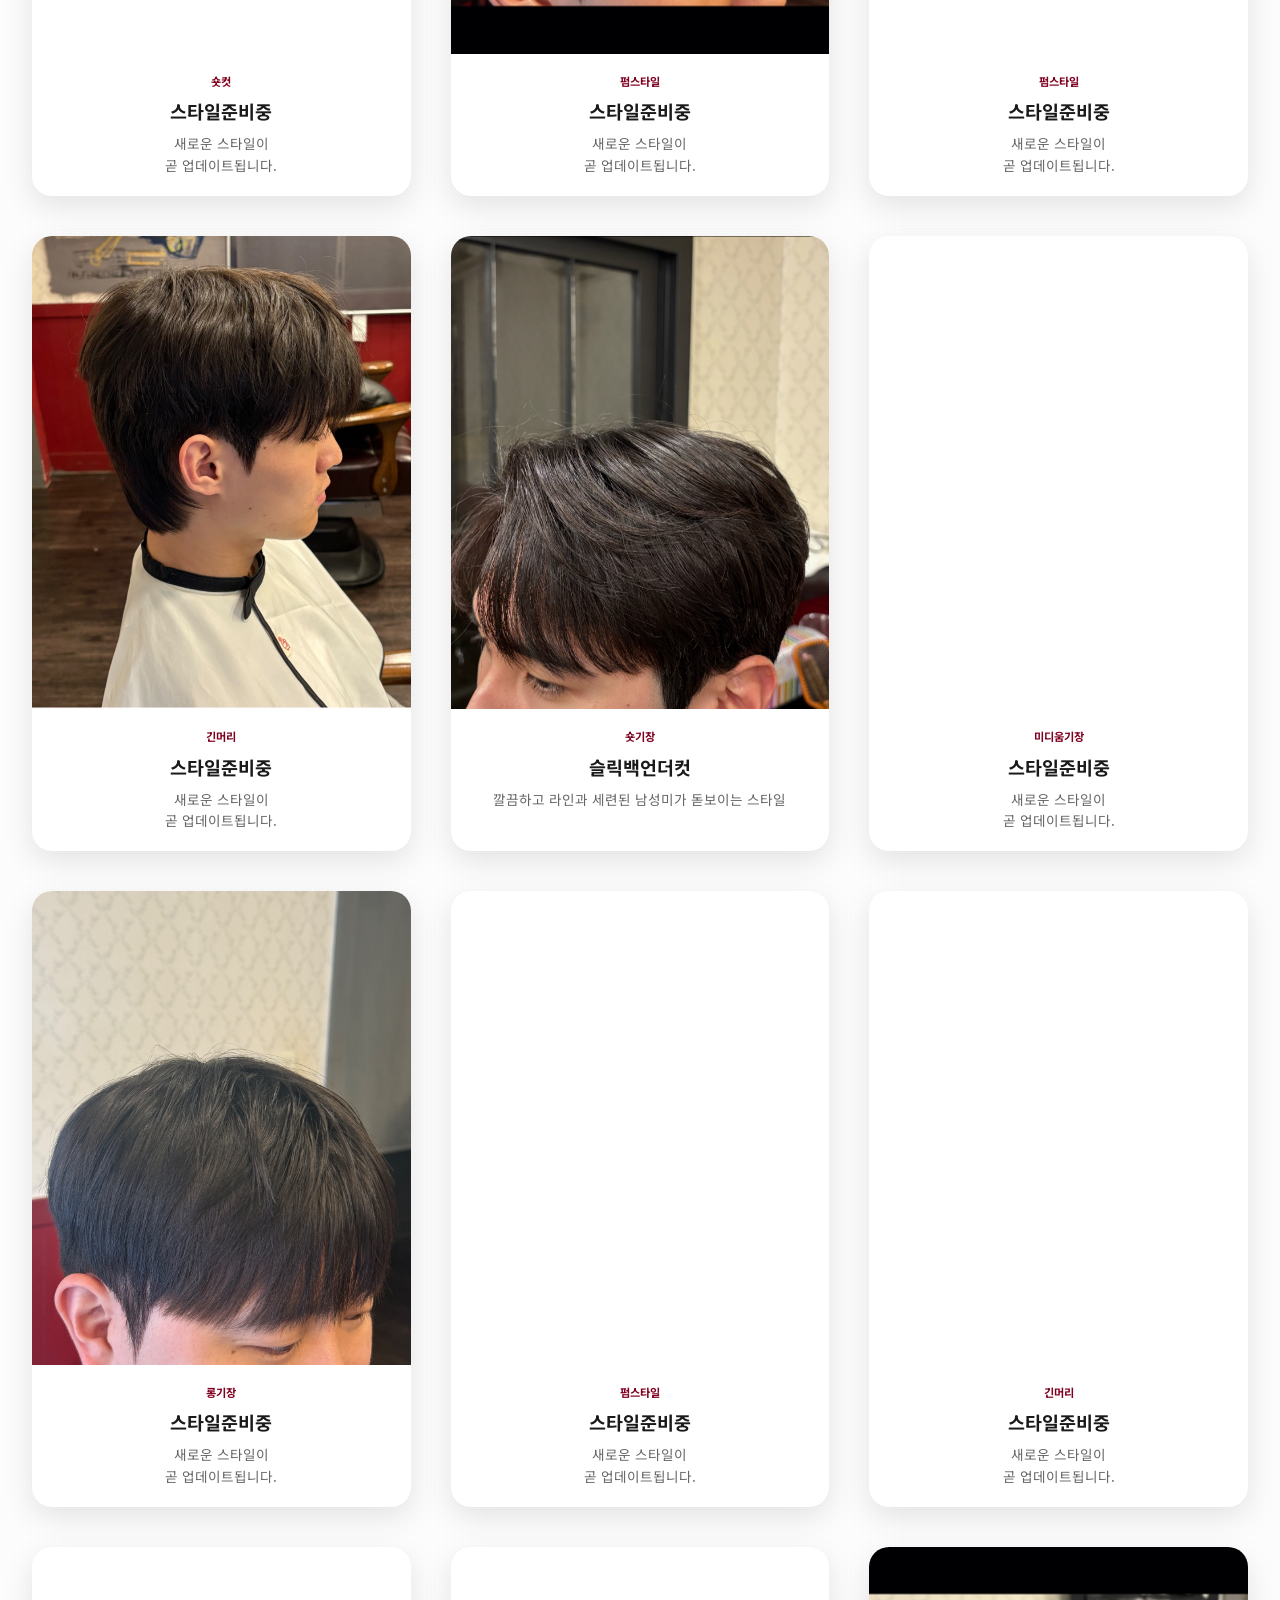
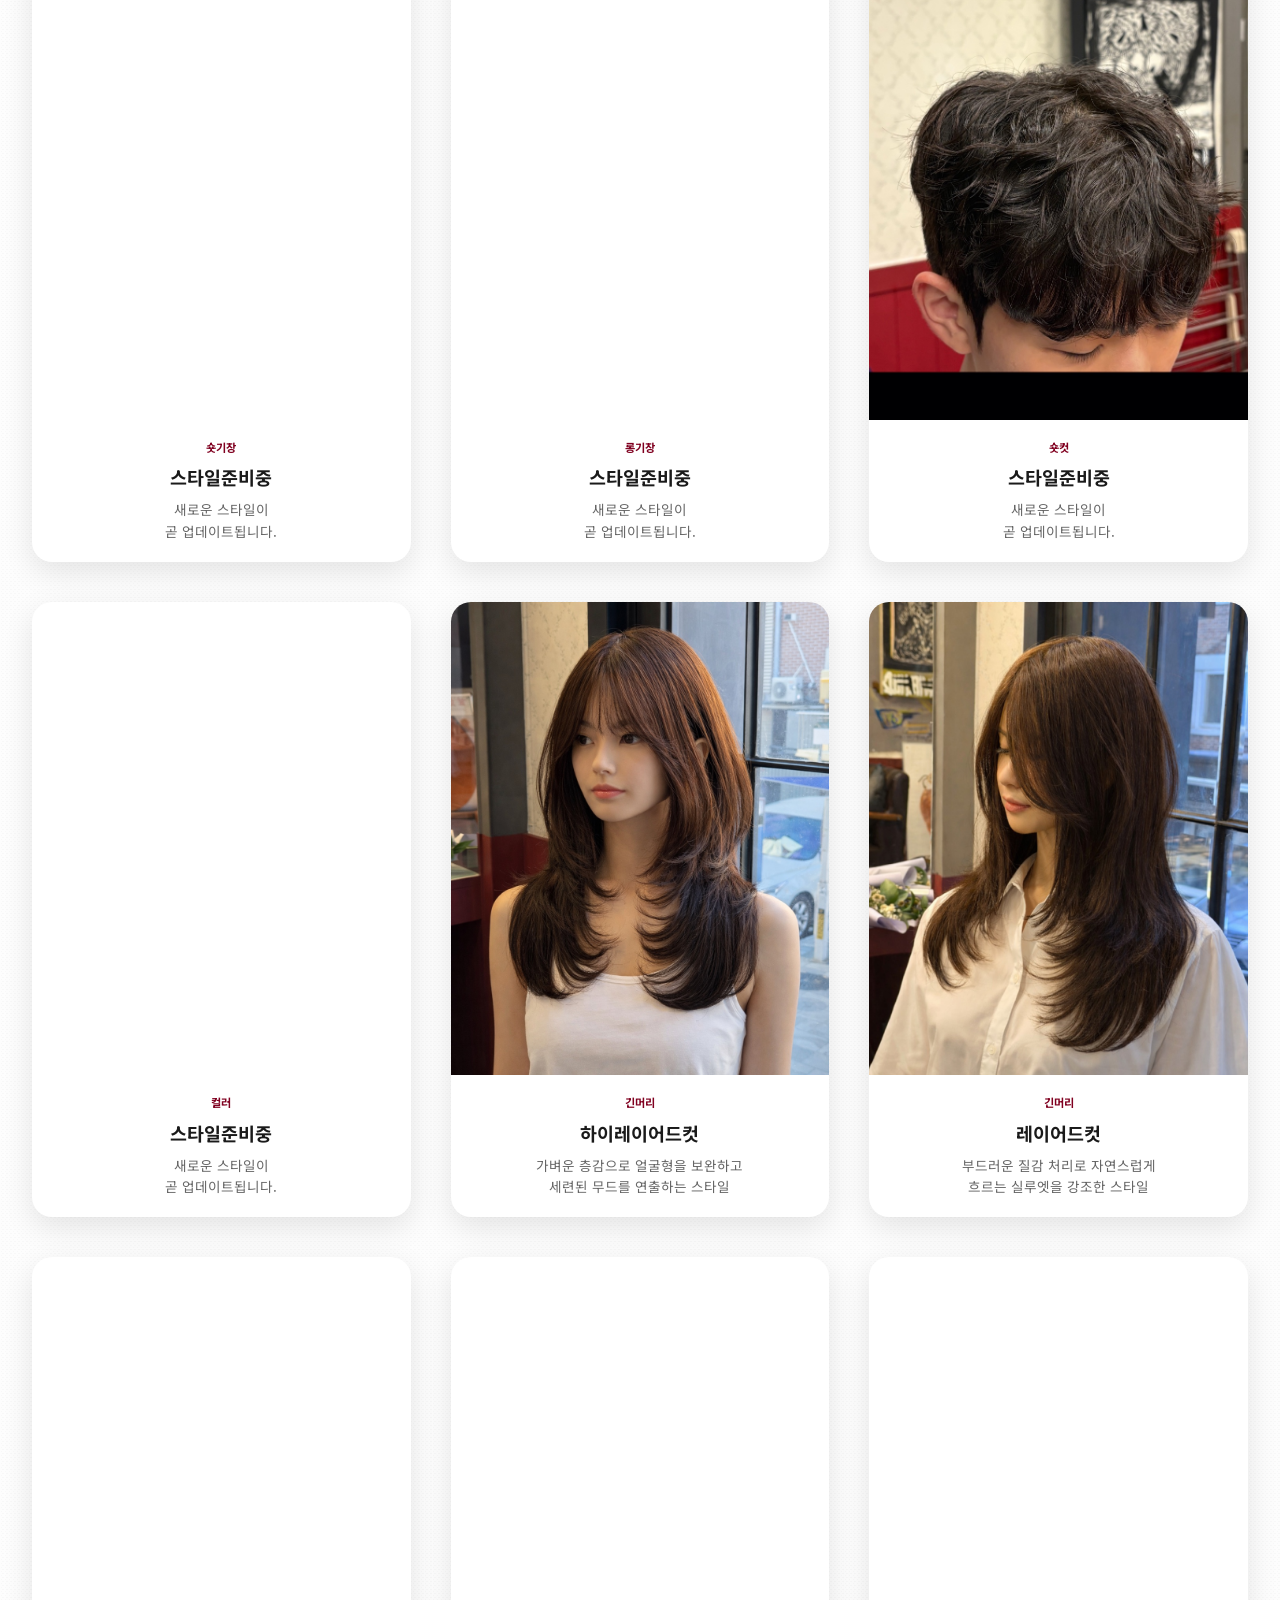
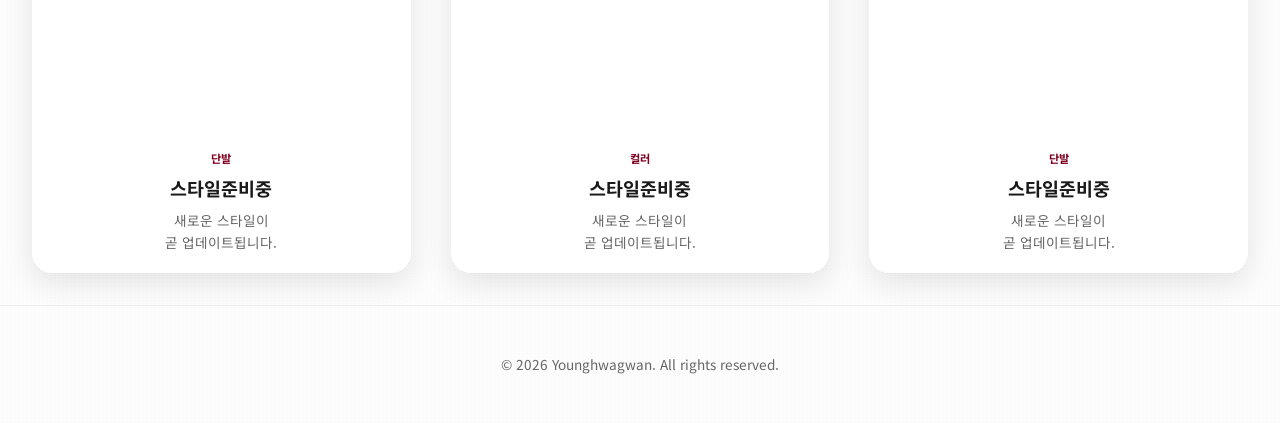
==== commit cb2a1431: "feat: add Naver Blog link and update button styles" ====
--- a/index.html
+++ b/index.html
@@ -55,6 +55,9 @@
                     <a href="https://www.instagram.com/0_a_hair/?hl=ko" target="_blank" class="instagram-link" title="Instagram 바로가기">
                         <i class="fab fa-instagram"></i>
                     </a>
+                    <a href="https://naver.me/FDnCdvaZ" target="_blank" class="blog-link" title="Naver Blog 바로가기">
+                        <i class="fas fa-blog"></i>
+                    </a>
                 </div>
             </div>
         </div>
--- a/style.css
+++ b/style.css
@@ -127,8 +127,8 @@
     font-weight: 700;
 }
 
-/* Instagram Link */
-.instagram-link {
+/* Instagram & Blog Links in Header */
+.instagram-link, .blog-link {
     font-size: 1.5rem;
     color: var(--text-primary);
     transition: all 0.3s ease;
@@ -137,6 +137,11 @@
 
 .instagram-link:hover {
     color: var(--accent-color);
+    transform: scale(1.1);
+}
+
+.blog-link:hover {
+    color: #03c75a; /* Naver Green */
     transform: scale(1.1);
 }
 
@@ -523,7 +528,7 @@
     font-size: 1rem;
 }
 
-.action-btn.naver {
+.action-btn.naver, .action-btn.blog {
     background-color: #03c75a; /* Naver Green */
     color: white;
 }
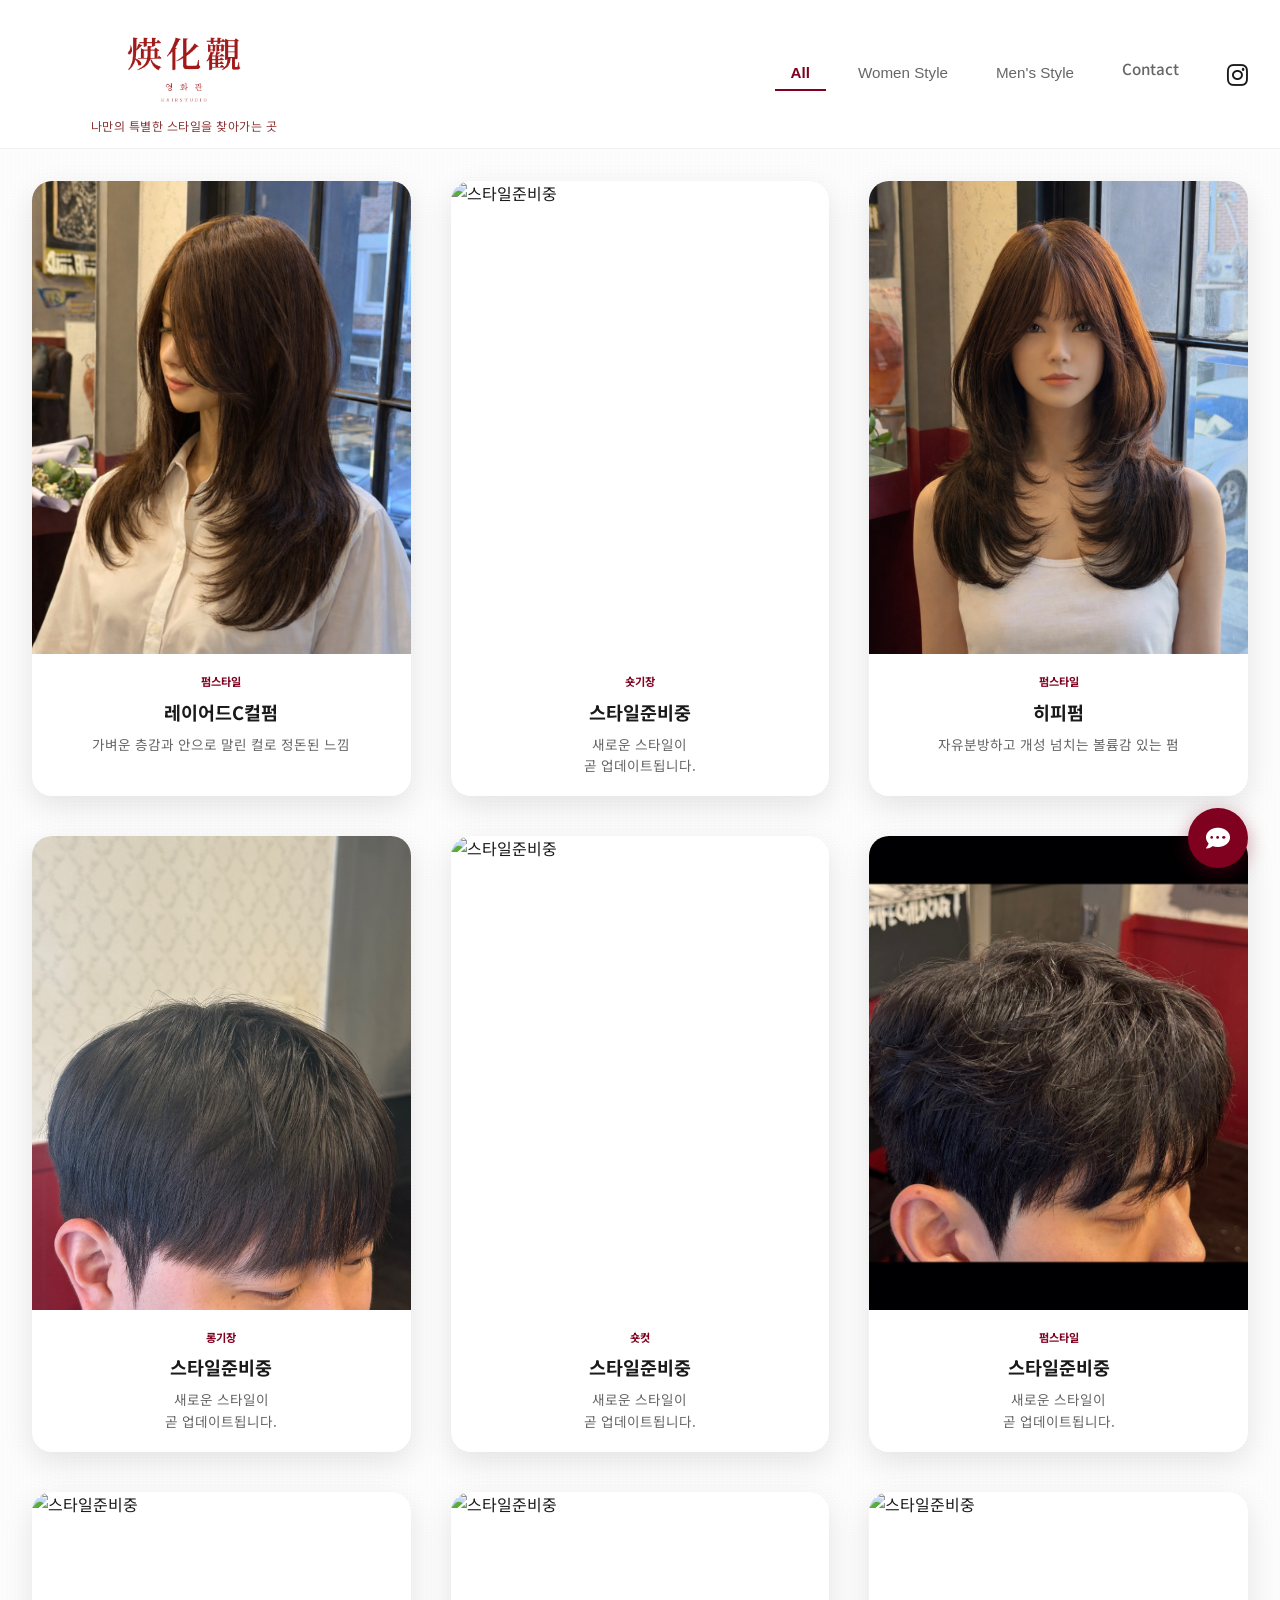
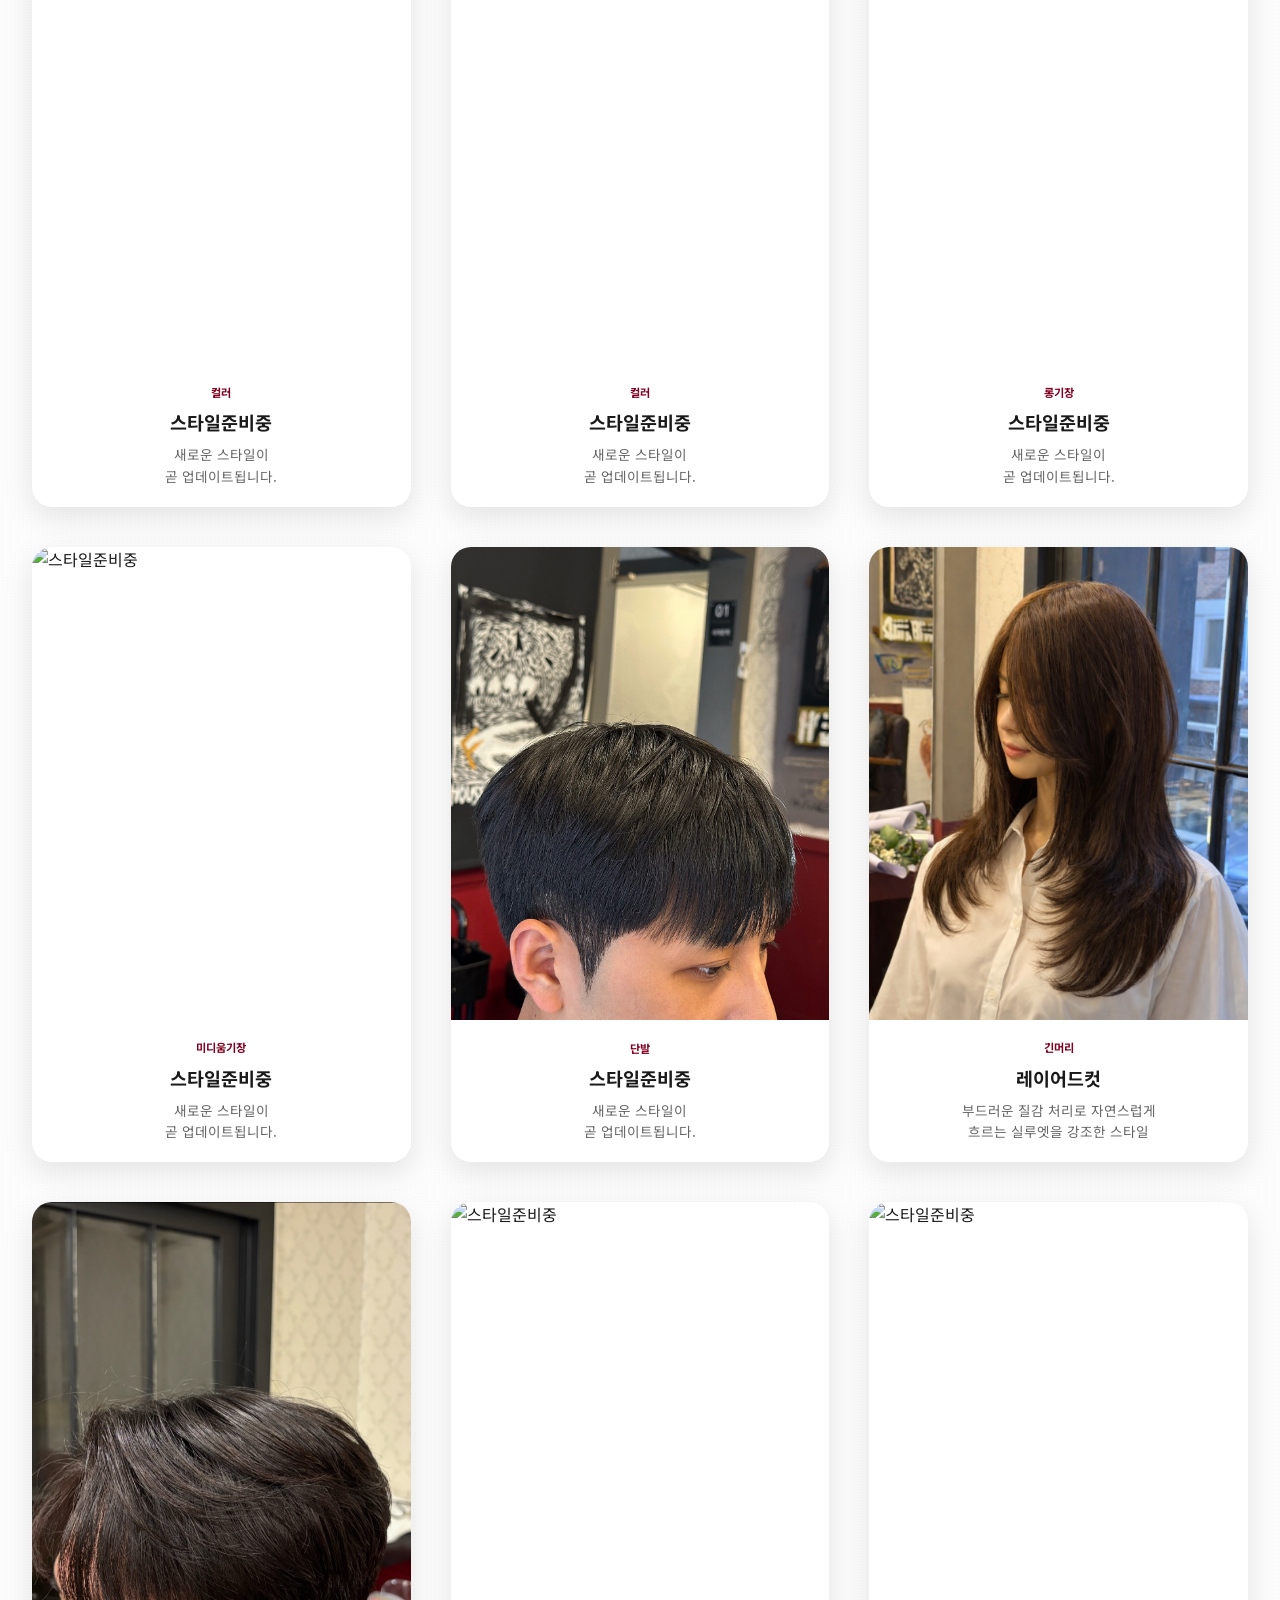
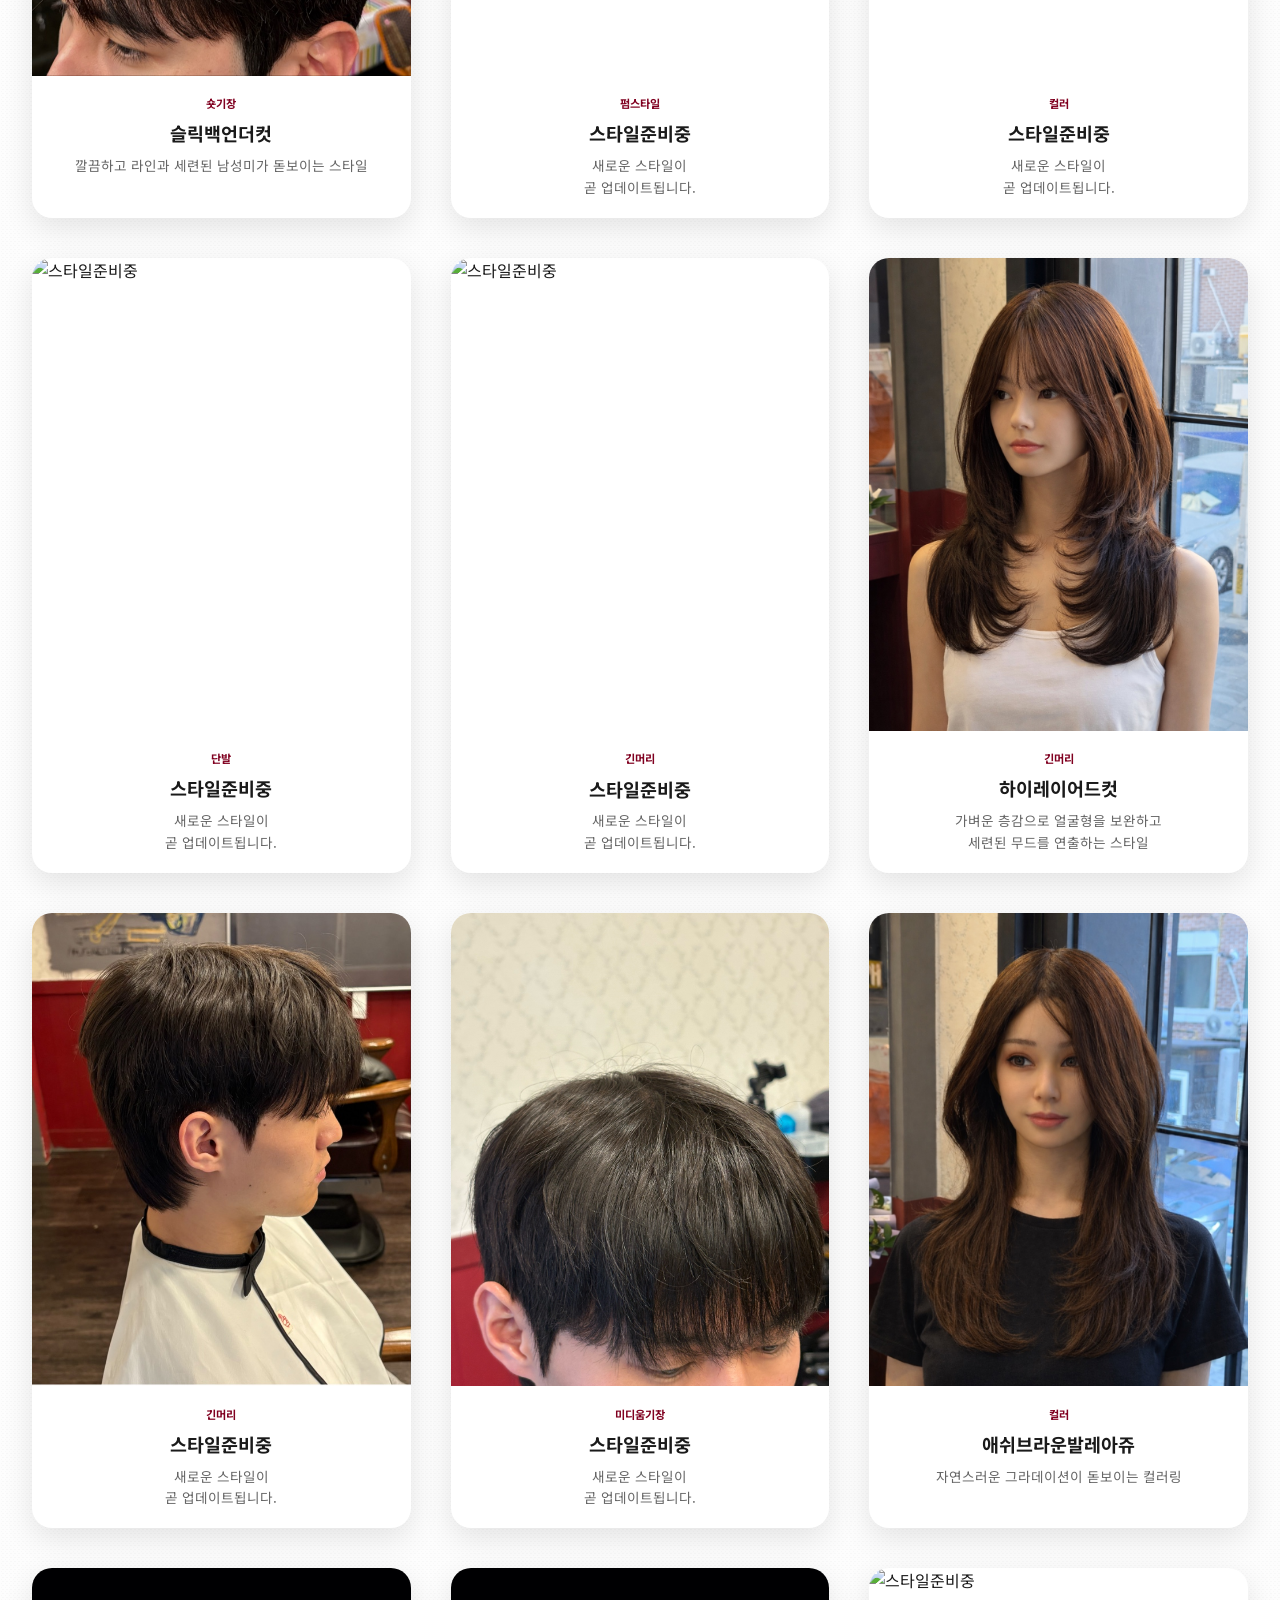
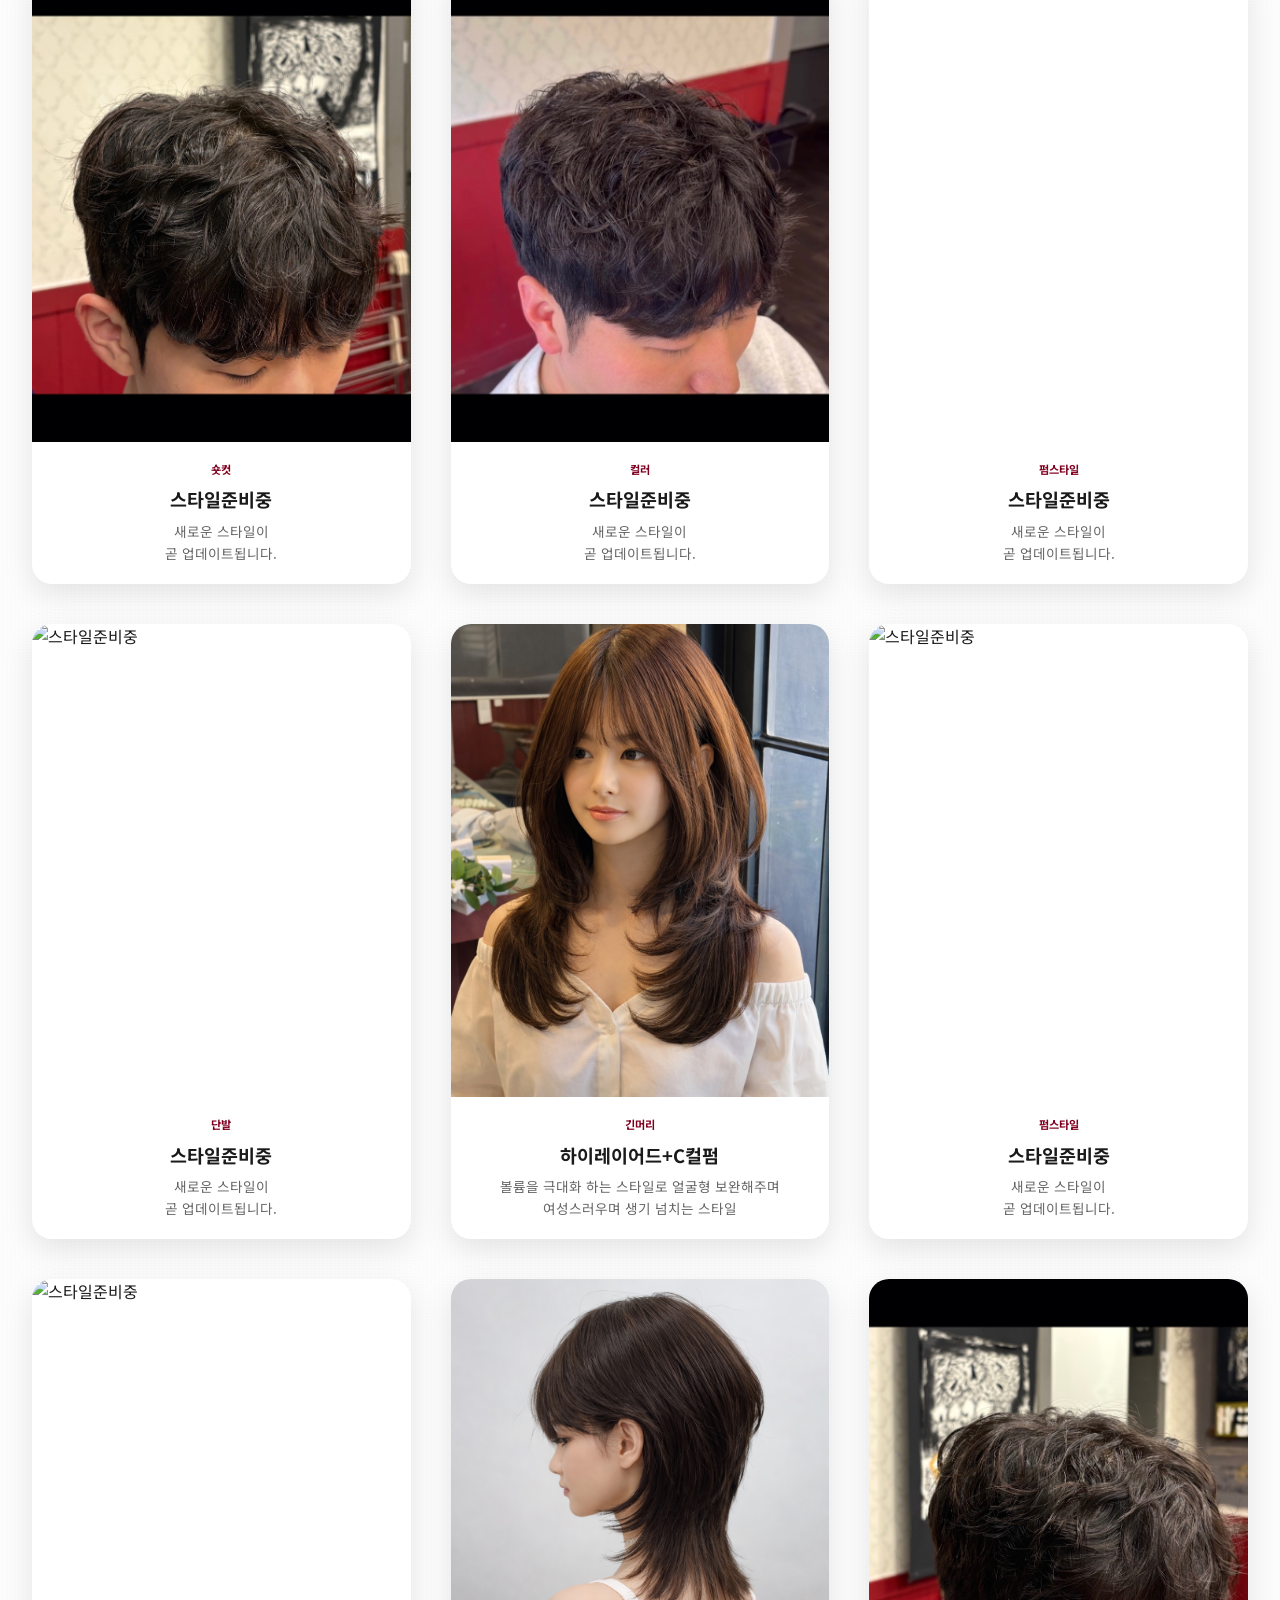
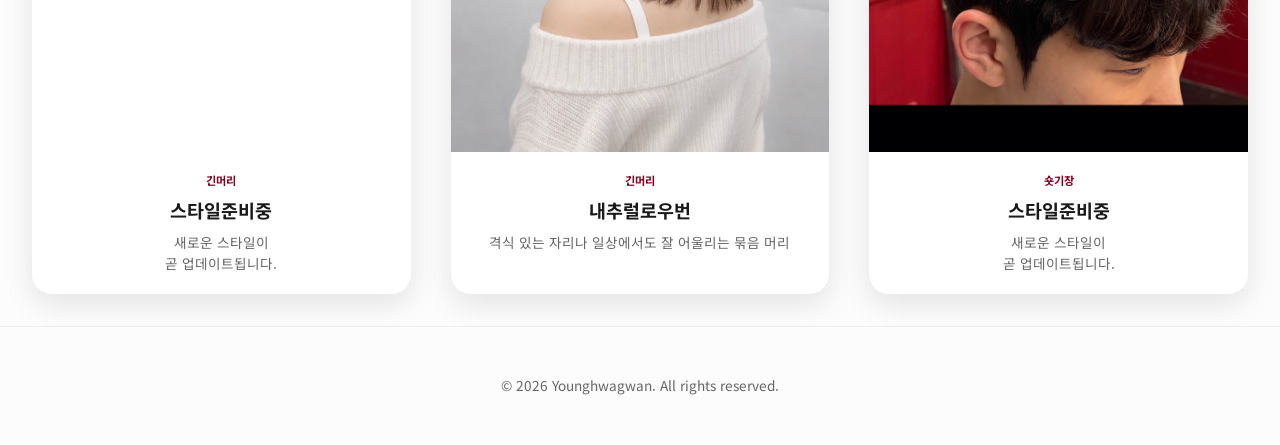
==== commit 934ff3cf: "style: remove blog icon from header while keeping instagram" ====
--- a/index.html
+++ b/index.html
@@ -55,9 +55,6 @@
                     <a href="https://www.instagram.com/0_a_hair/?hl=ko" target="_blank" class="instagram-link" title="Instagram 바로가기">
                         <i class="fab fa-instagram"></i>
                     </a>
-                    <a href="https://naver.me/FDnCdvaZ" target="_blank" class="blog-link" title="Naver Blog 바로가기">
-                        <i class="fas fa-blog"></i>
-                    </a>
                 </div>
             </div>
         </div>
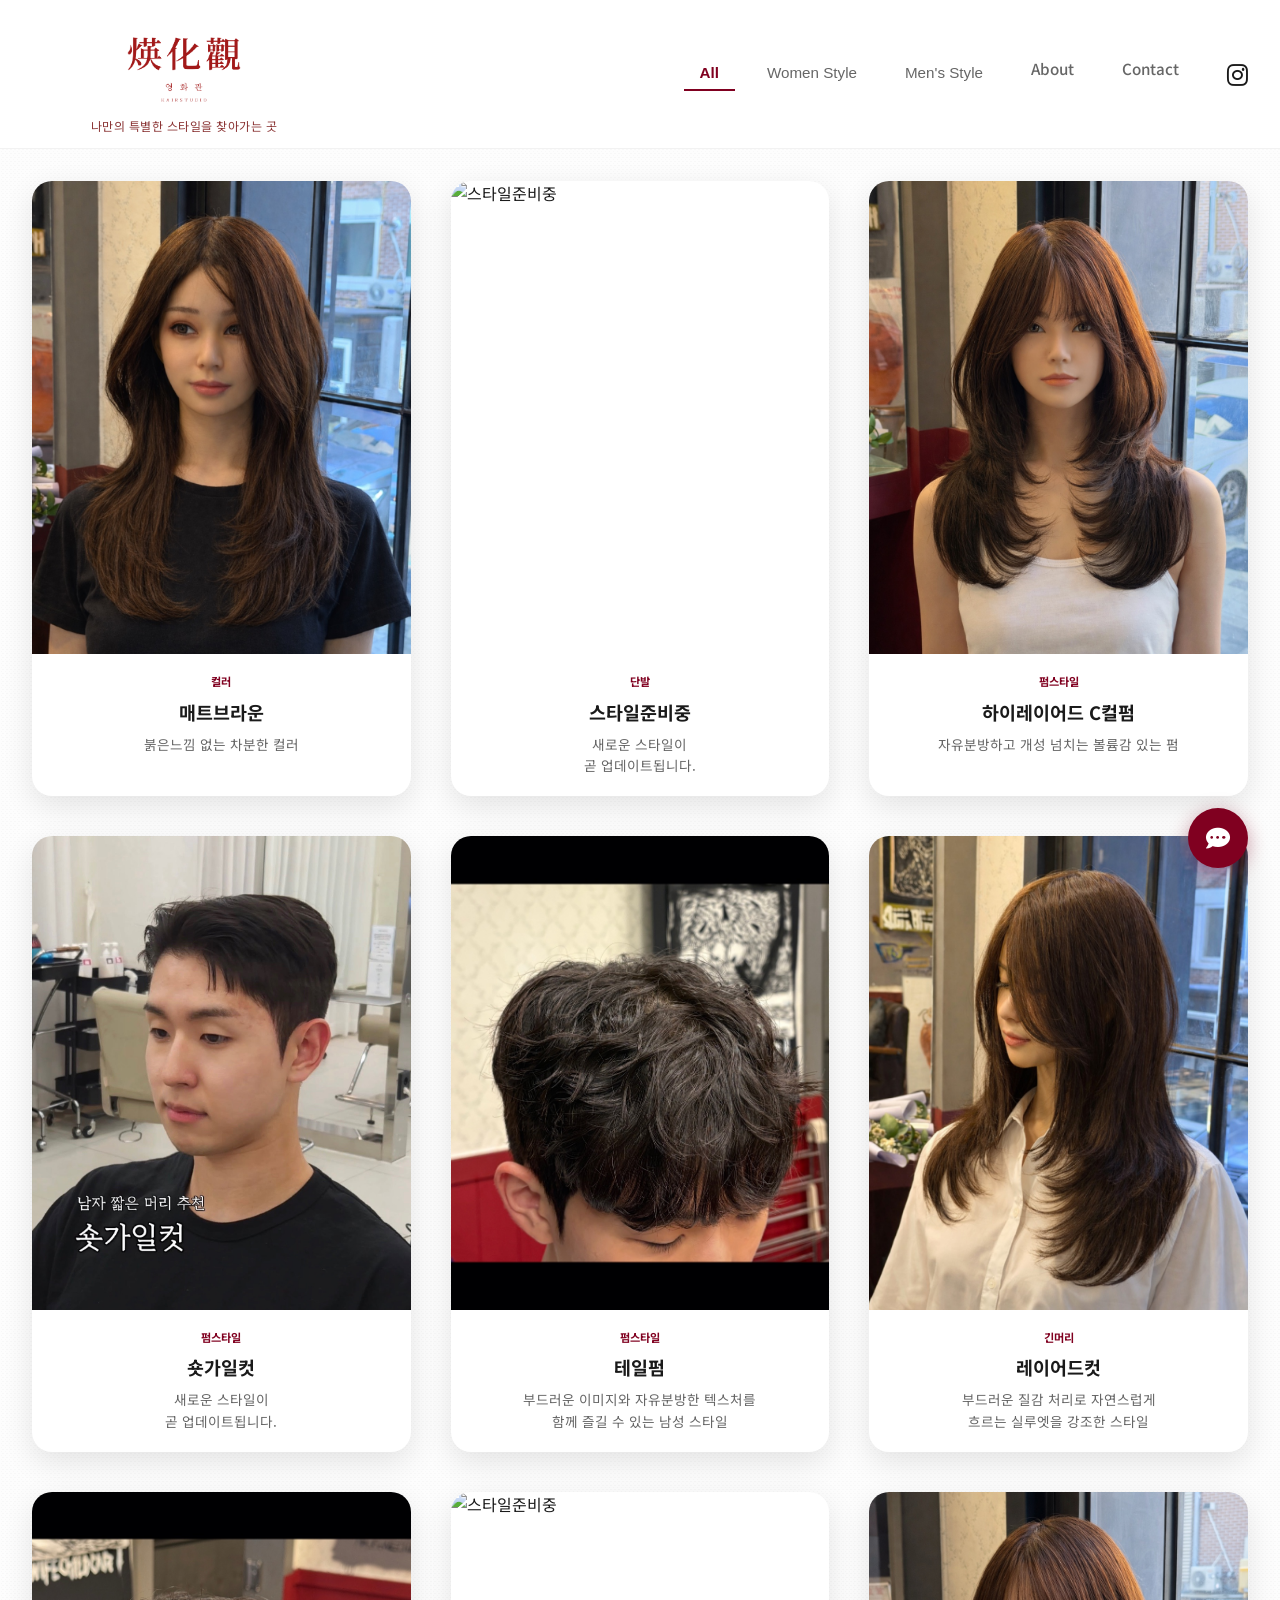
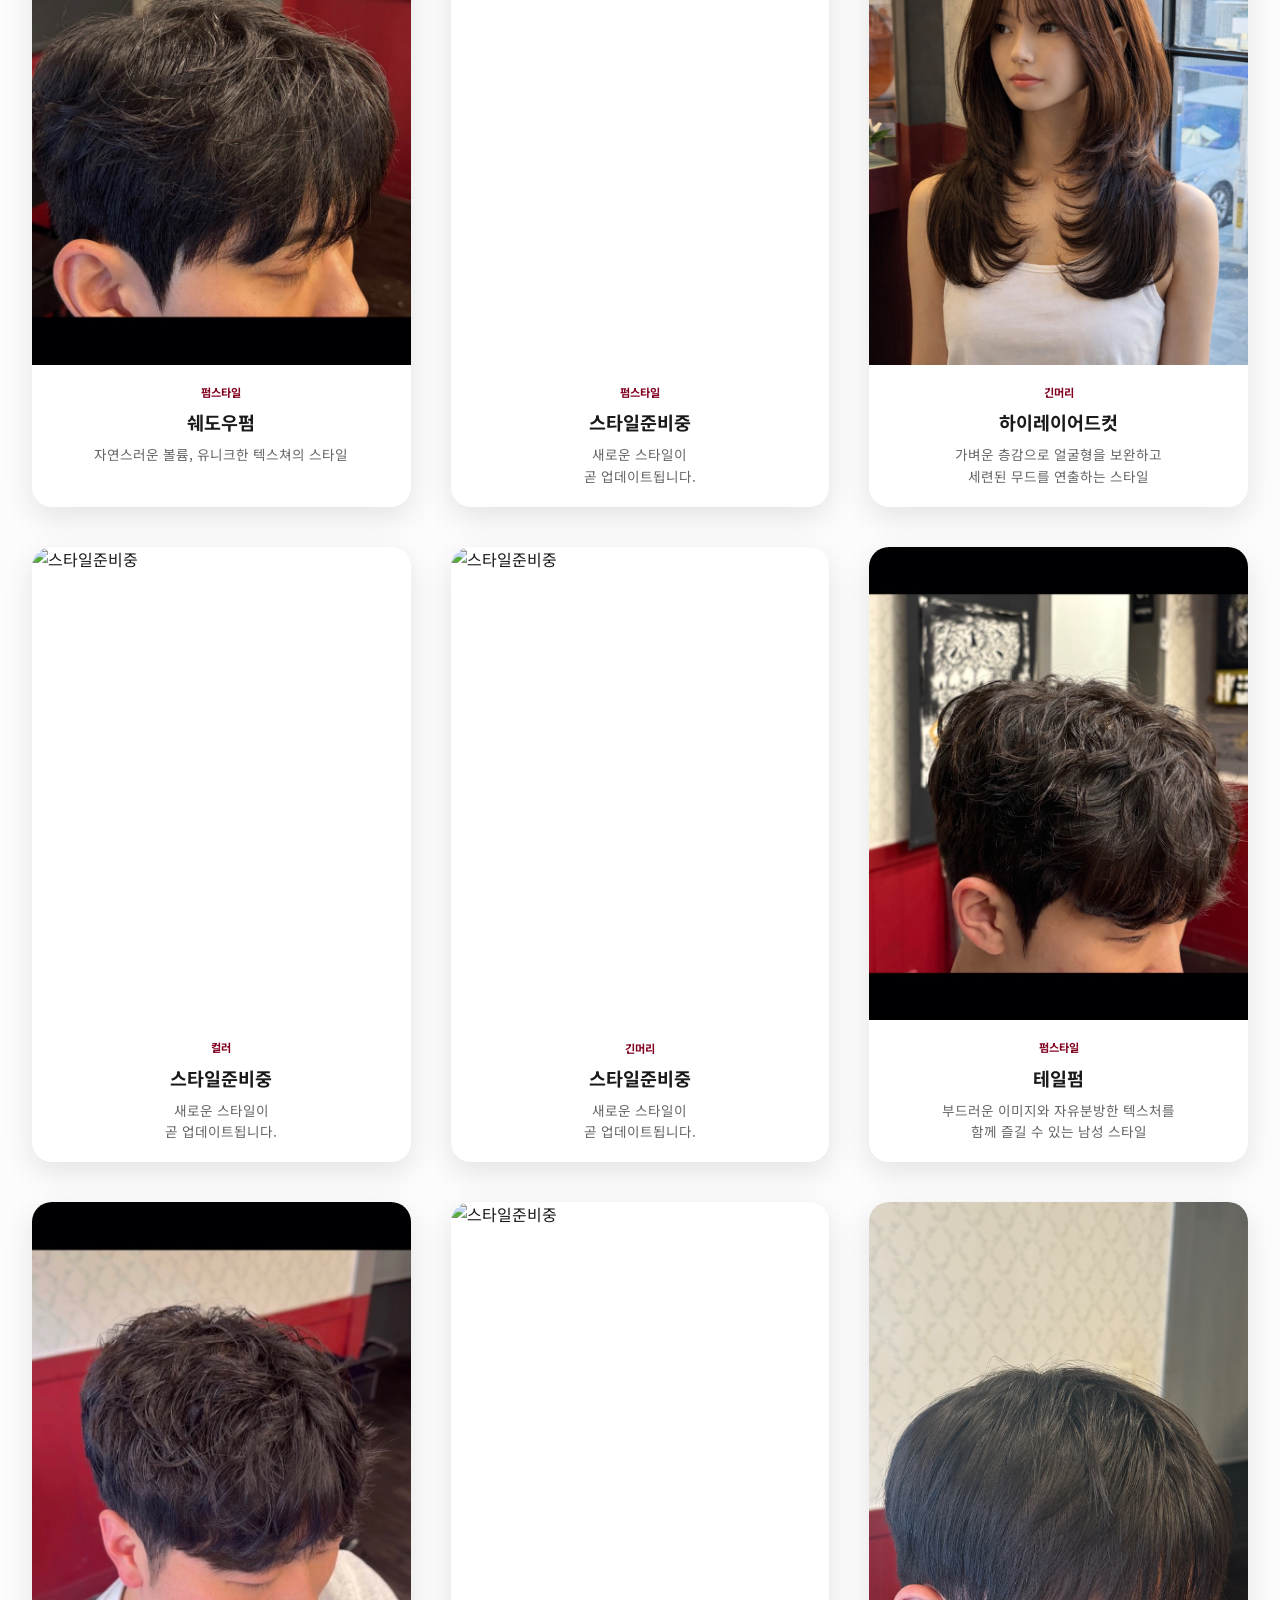
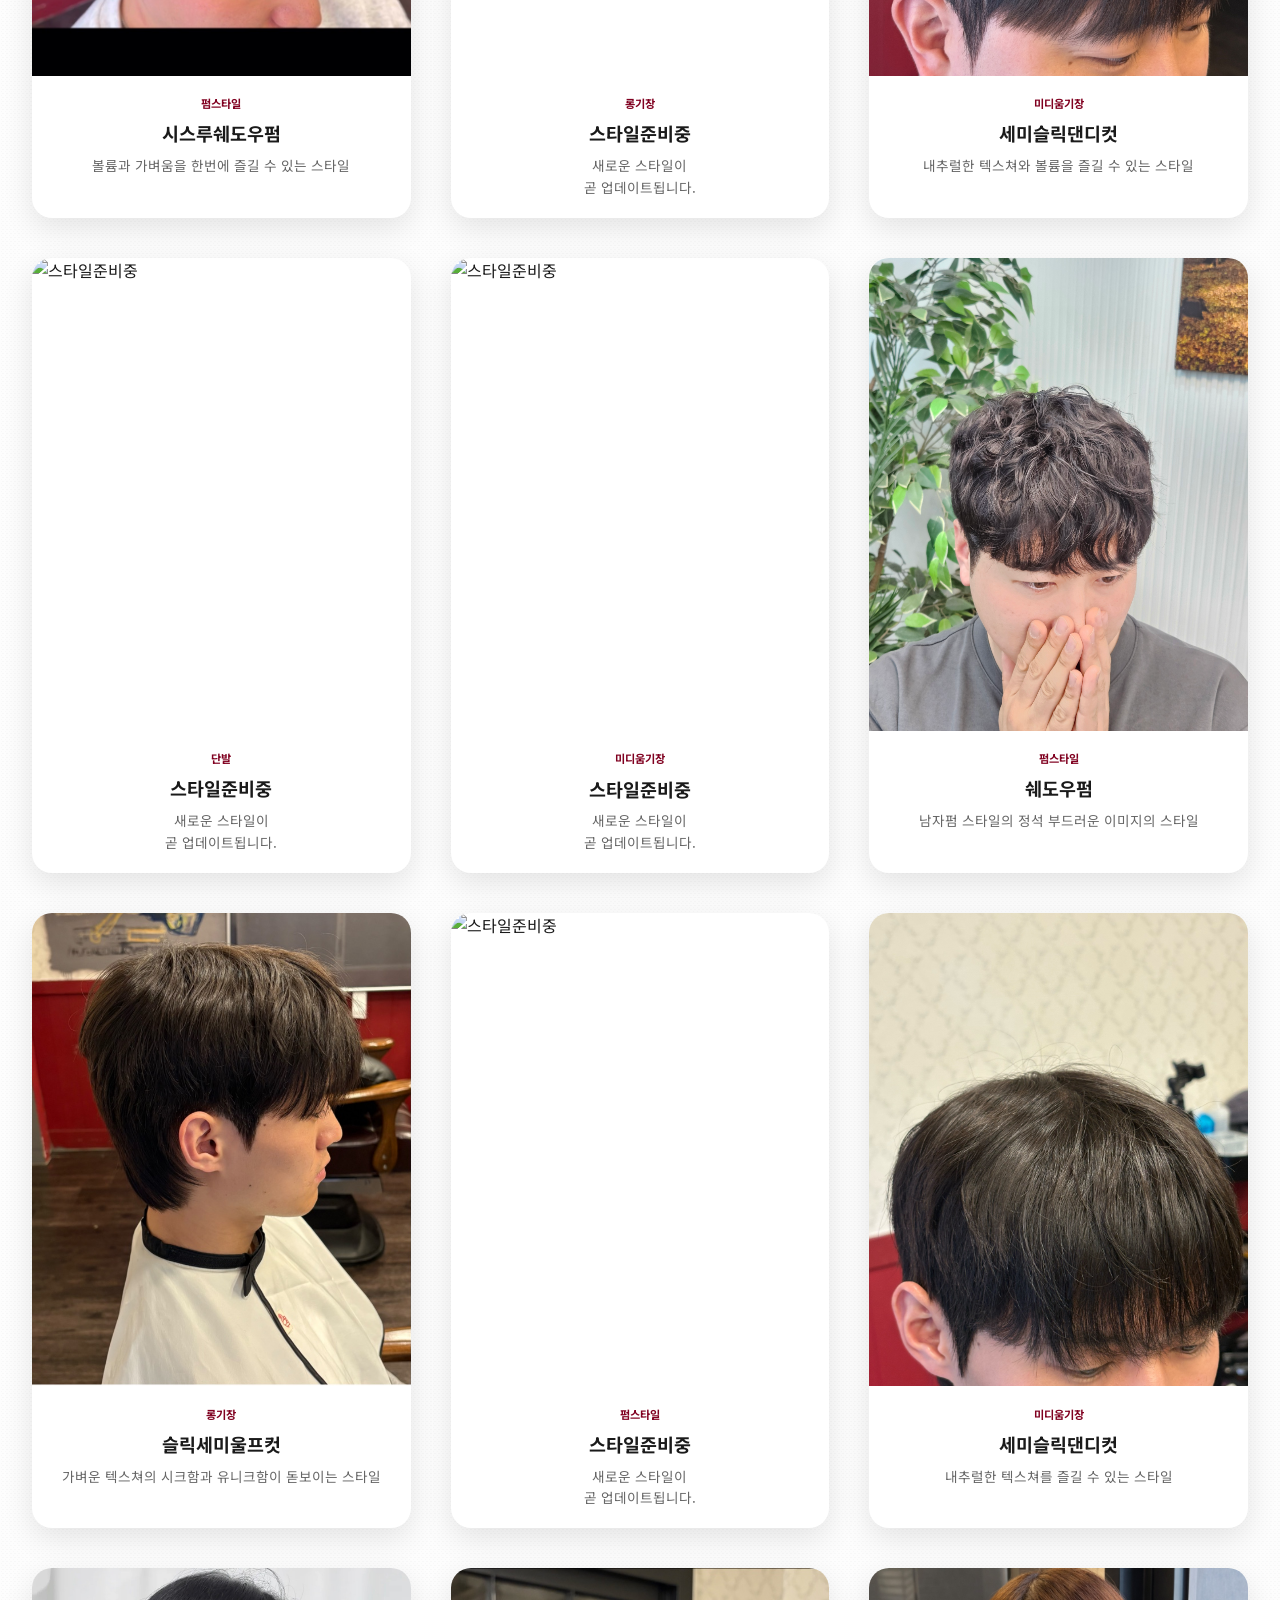
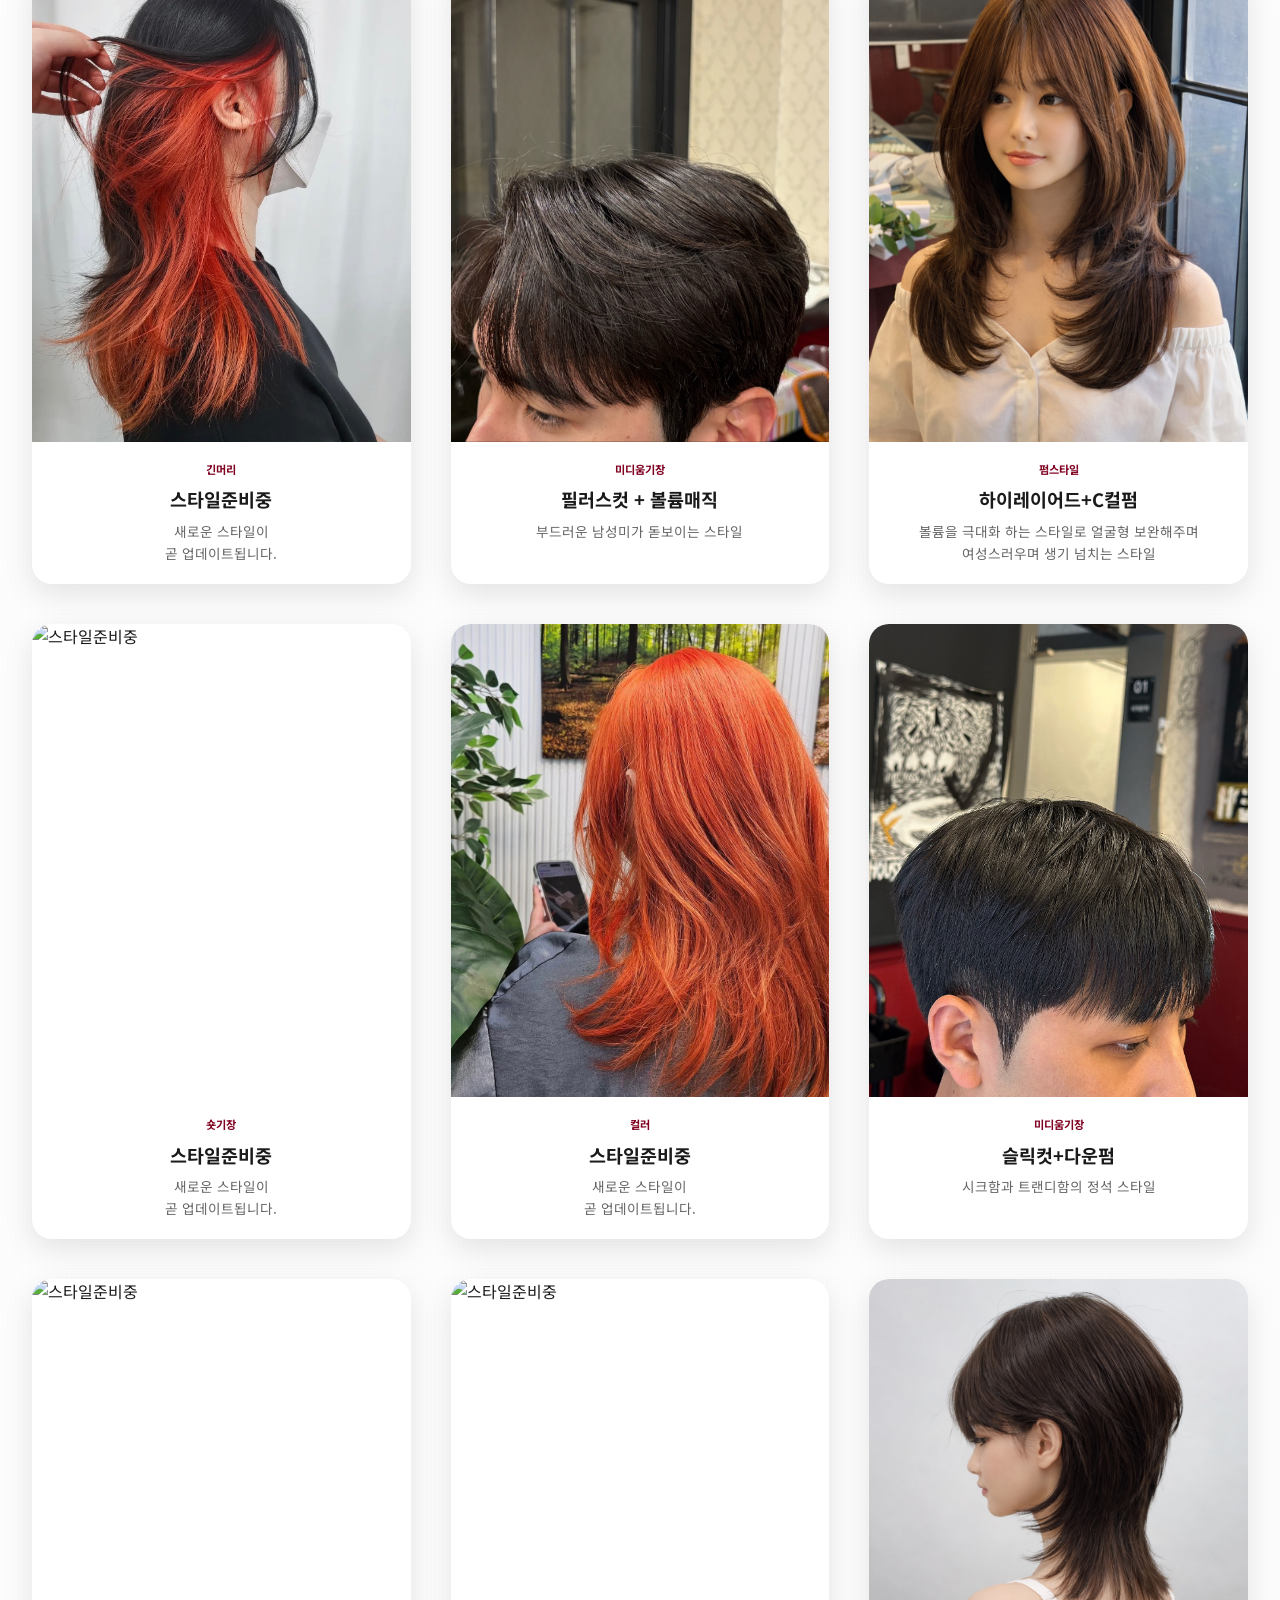
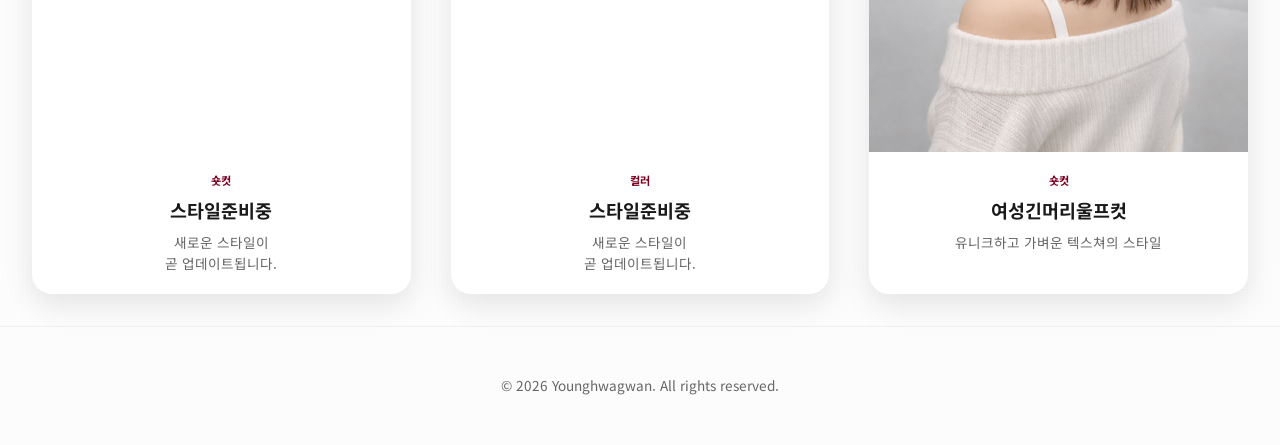
==== commit bba0de11: "style: translate '소개' to 'About' in navigation and titles" ====
--- a/index.html
+++ b/index.html
@@ -47,6 +47,9 @@
                                 <button class="sub-nav-btn" data-category="men-perm">펌스타일</button>
                                 <button class="sub-nav-btn" data-category="men-color">컬러</button>
                             </div>
+                        </div>
+                        <div class="nav-item">
+                            <a href="about.html" class="nav-btn">About</a>
                         </div>
                         <div class="nav-item">
                             <a href="contact.html" class="nav-btn" id="contact-link">Contact</a>
--- a/style.css
+++ b/style.css
@@ -547,3 +547,118 @@
 .category-nav a {
     text-decoration: none;
 }
+
+/* About Page Styles */
+.about-wrapper {
+    max-width: 1100px;
+    margin: 4rem auto;
+    padding: 0 2rem;
+}
+
+.about-header {
+    text-align: center;
+    margin-bottom: 4rem;
+}
+
+.profile-container {
+    display: flex;
+    gap: 4rem;
+    align-items: flex-start;
+    background: white;
+    padding: 3rem;
+    border-radius: 30px;
+    box-shadow: var(--shadow-deep);
+}
+
+.profile-image {
+    flex: 0 0 400px;
+    border-radius: 20px;
+    overflow: hidden;
+    box-shadow: var(--shadow-lift);
+}
+
+.profile-image img {
+    width: 100%;
+    height: auto;
+    display: block;
+}
+
+.profile-info {
+    flex: 1;
+}
+
+.profile-name {
+    margin-bottom: 1.5rem;
+}
+
+.profile-name h3 {
+    font-family: var(--font-heading);
+    font-size: 2.5rem;
+    color: var(--accent-color);
+    margin-bottom: 0.2rem;
+}
+
+.profile-name span {
+    font-size: 1.1rem;
+    color: var(--text-secondary);
+    font-weight: 500;
+}
+
+.profile-bio {
+    font-size: 1.1rem;
+    line-height: 1.8;
+    color: var(--text-primary);
+    margin-bottom: 2.5rem;
+    padding-left: 1rem;
+    border-left: 3px solid var(--accent-color);
+    font-style: italic;
+}
+
+.profile-career h4 {
+    font-size: 1.3rem;
+    margin-bottom: 1.2rem;
+    font-weight: 700;
+    color: var(--text-primary);
+    border-bottom: 2px solid #eee;
+    padding-bottom: 0.5rem;
+    display: inline-block;
+}
+
+.profile-career ul {
+    list-style: none;
+}
+
+.profile-career li {
+    margin-bottom: 0.8rem;
+    display: flex;
+    align-items: center;
+    gap: 0.8rem;
+    font-size: 1rem;
+    color: var(--text-secondary);
+}
+
+.profile-career li i {
+    color: var(--accent-color);
+    font-size: 0.9rem;
+}
+
+/* Responsive for About Page */
+@media (max-width: 900px) {
+    .profile-container {
+        flex-direction: column;
+        align-items: center;
+        gap: 2rem;
+        padding: 2rem;
+    }
+    
+    .profile-image {
+        flex: 0 0 auto;
+        width: 100%;
+        max-width: 400px;
+    }
+    
+    .profile-name {
+        text-align: center;
+    }
+}
+
